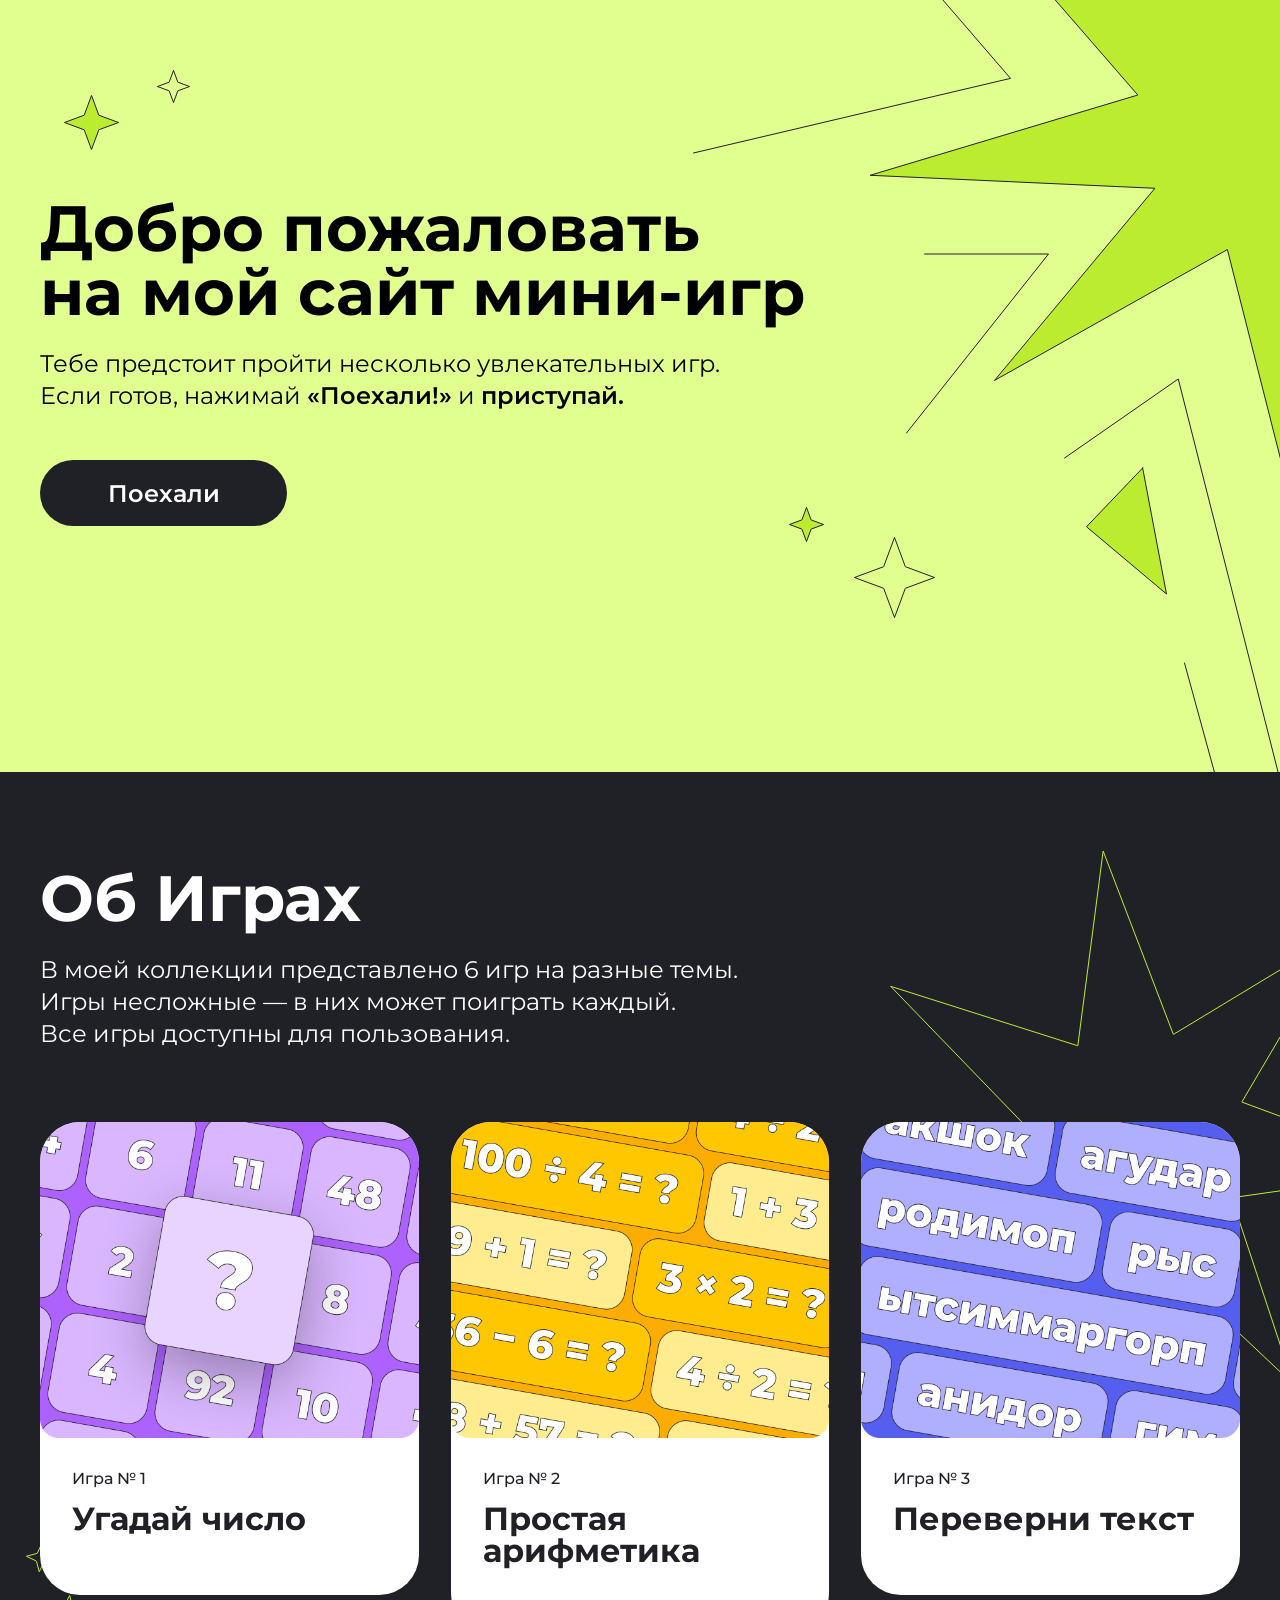
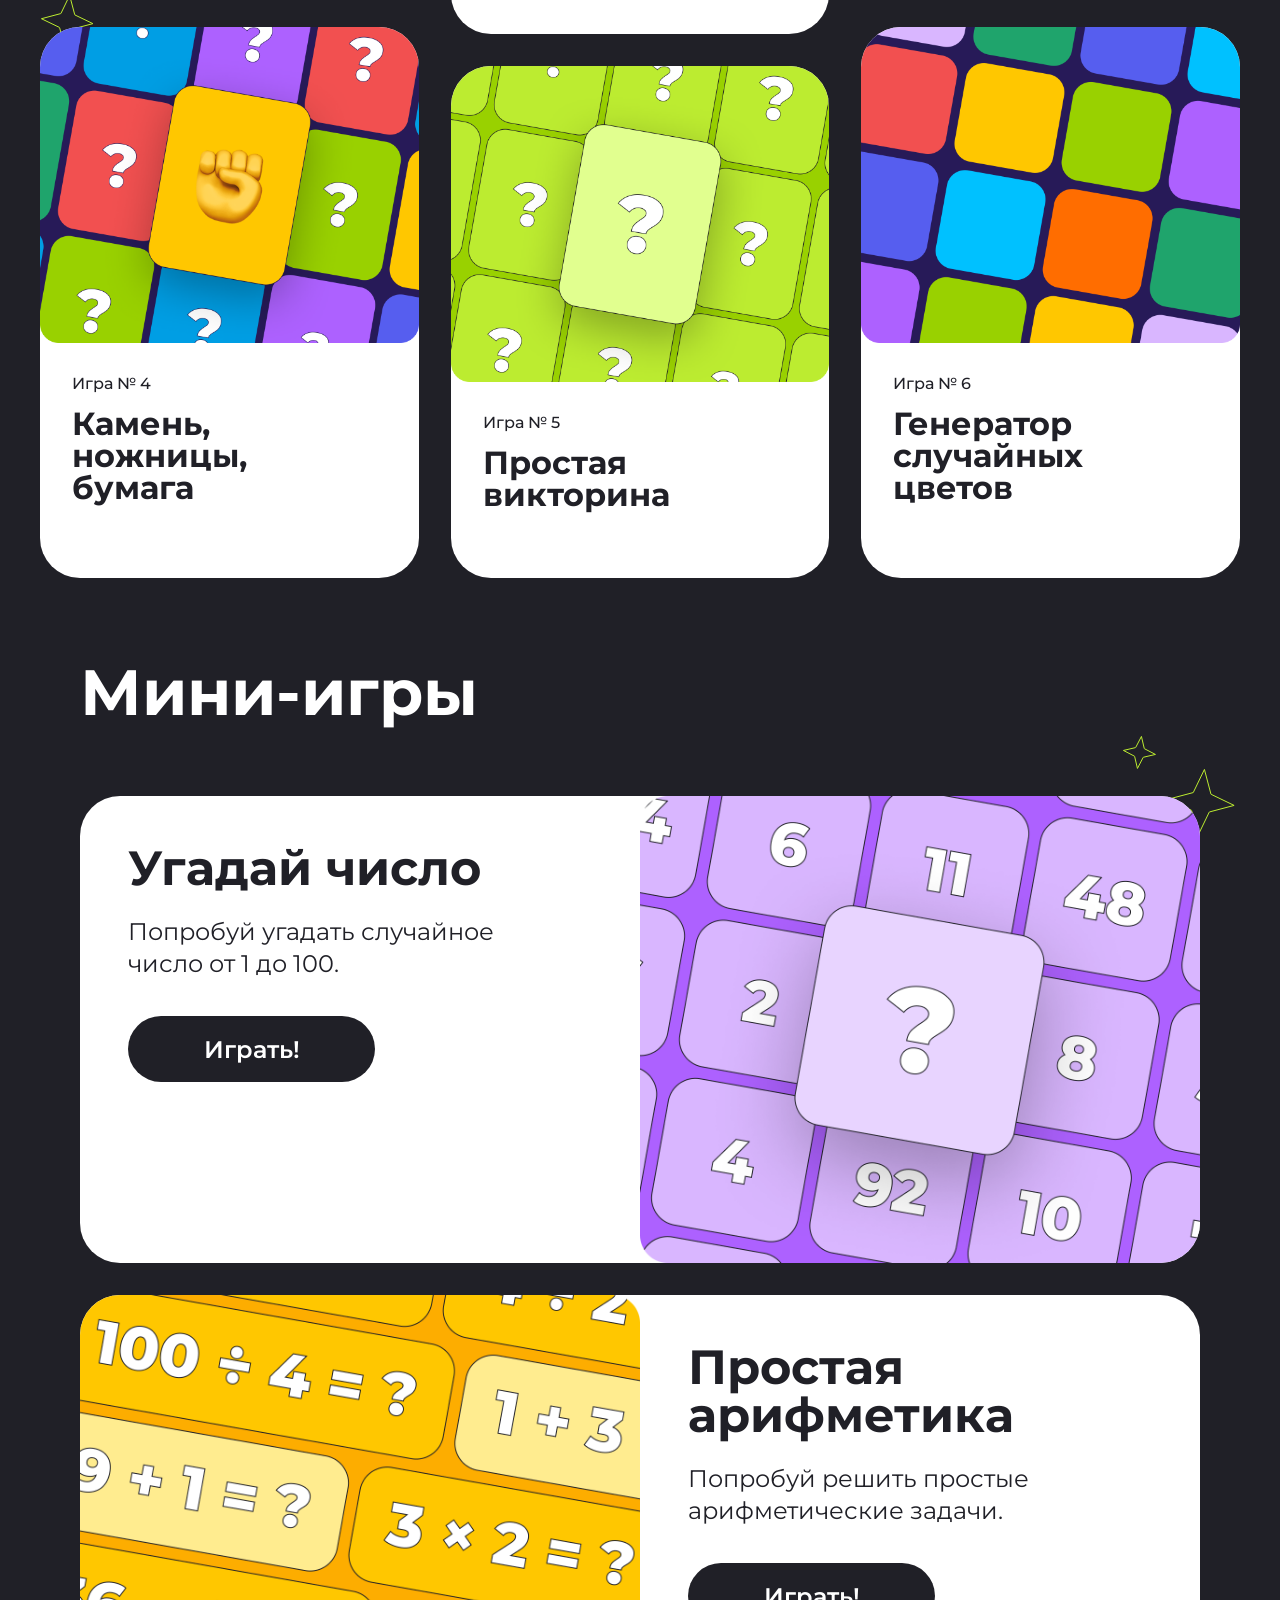
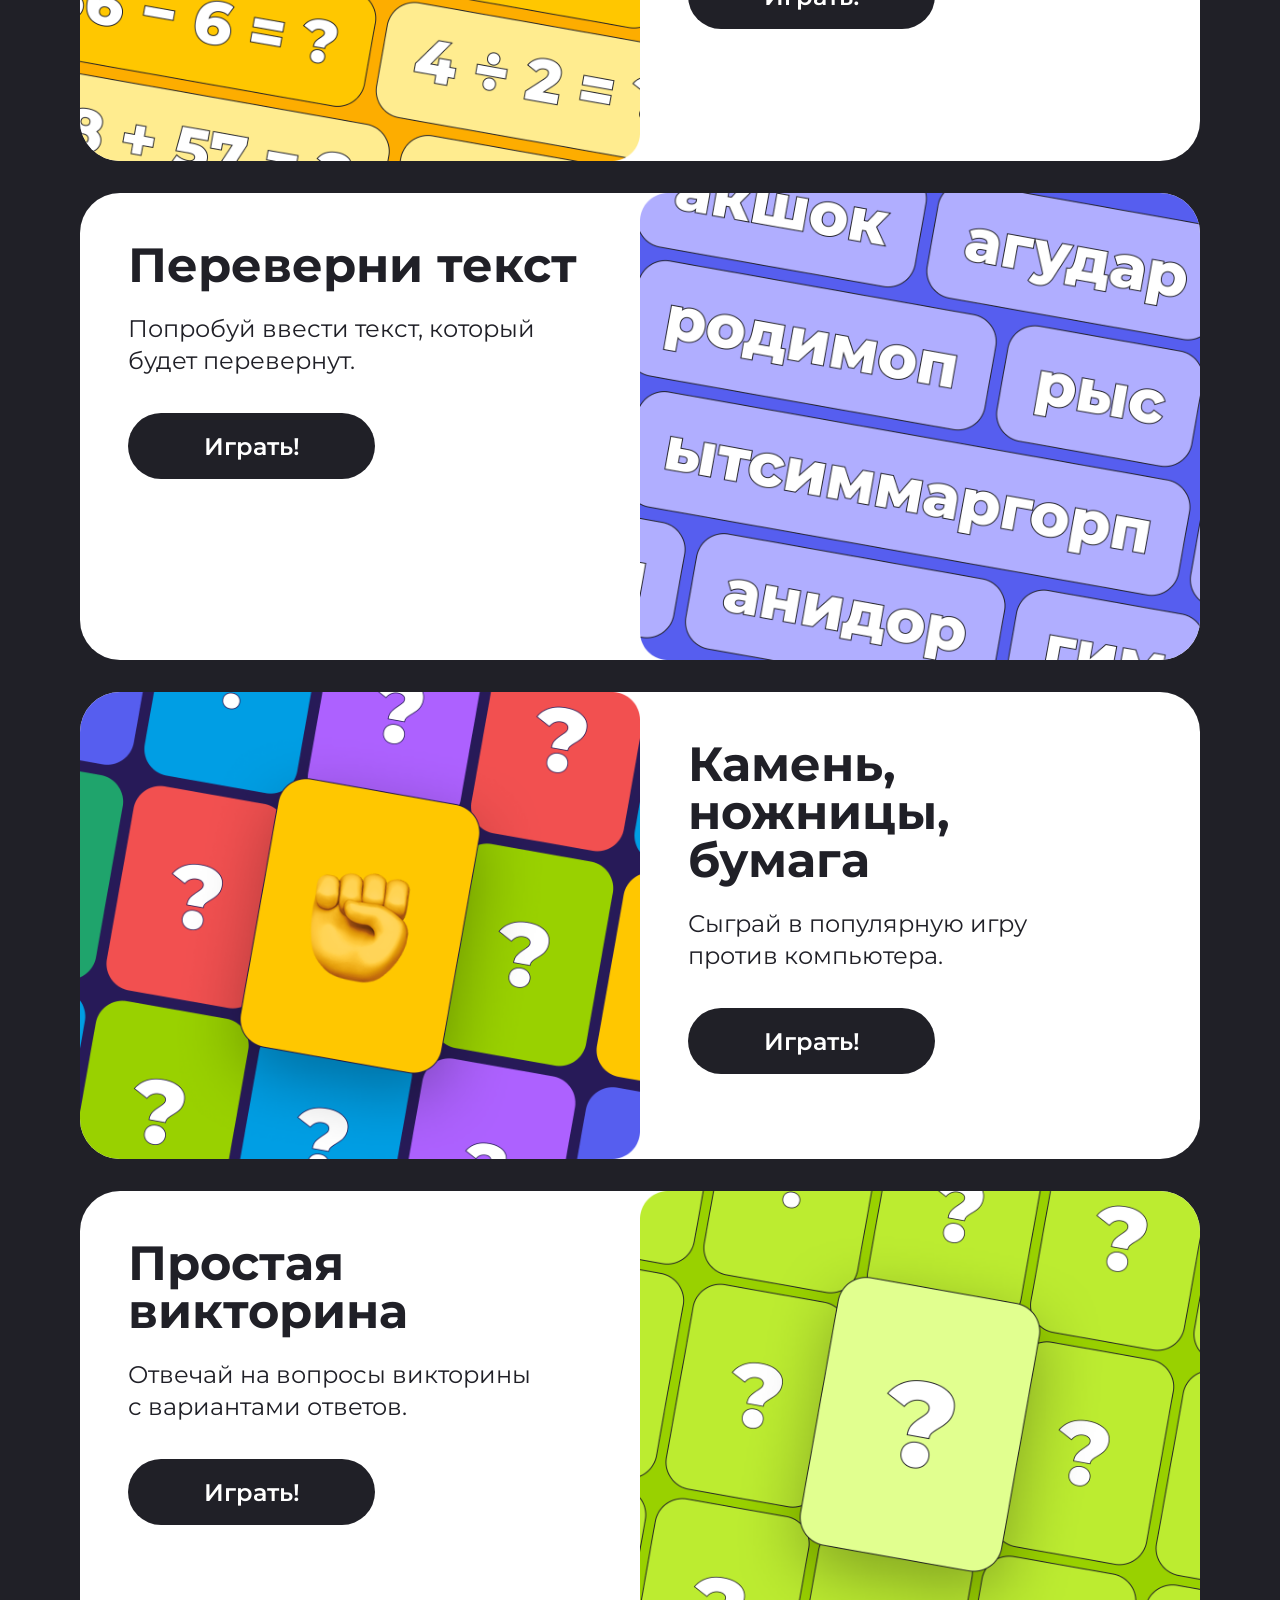
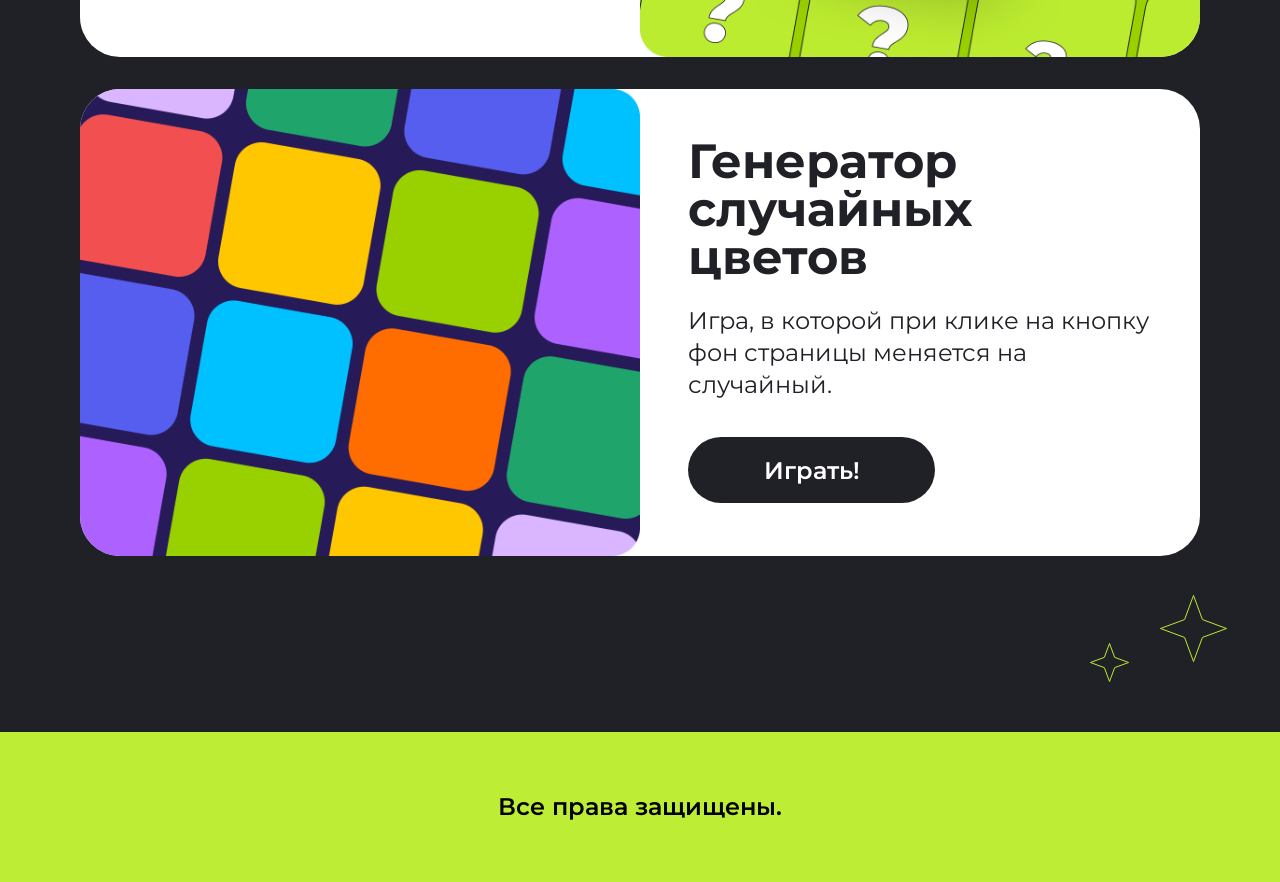
==== index.html @ 3c8d6454 "guess" ====
<!DOCTYPE html>
<html lang="en">
<head>
    <meta charset="UTF-8">
    <meta name="viewport" content="width=device-width, initial-scale=1.0">
    <link rel="stylesheet" type="text/css" href="./style.css">
    <link rel="preconnect" href="https://fonts.googleapis.com">
    <link rel="preconnect" href="https://fonts.gstatic.com" crossorigin>
    <link href="https://fonts.googleapis.com/css2?family=Montserrat:ital,wght@0,100..900;1,100..900&display=swap" rel="stylesheet">
    <title>Mini-games</title>
</head>
<body>
    <div class="header center">
        <div class="header__star header__star1"><svg width="35" height="35" viewBox="0 0 35 35" fill="none" xmlns="http://www.w3.org/2000/svg"><path d="M21.7578 12.9473L21.8379 13.1621L22.0527 13.2422L33.5586 17.5L22.0527 21.7578L21.8379 21.8379L21.7578 22.0527L17.5 33.5586L13.2422 22.0527L13.1621 21.8379L12.9473 21.7578L1.44043 17.5L12.9473 13.2422L13.1621 13.1621L13.2422 12.9473L17.5 1.44043L21.7578 12.9473Z" stroke="#202027"/></svg></div>
        <div class="header__star header__star2"><svg width="57" height="57" viewBox="0 0 57 57" fill="none" xmlns="http://www.w3.org/2000/svg"><path d="M35.7285 20.9756L35.8086 21.1914L36.0244 21.2715L55.5586 28.5L36.0244 35.7285L35.8086 35.8086L35.7285 36.0244L28.5 55.5586L21.2715 36.0244L21.1914 35.8086L20.9756 35.7285L1.44043 28.5L20.9756 21.2715L21.1914 21.1914L21.2715 20.9756L28.5 1.44043L35.7285 20.9756Z" fill="#BCEC30" stroke="#202027"/></svg></div>
        <div class="header__star header__star3"><svg width="37" height="37" viewBox="0 0 37 37" fill="none" xmlns="http://www.w3.org/2000/svg"><path d="M23.0273 13.6768L23.1074 13.8926L23.3232 13.9727L35.5586 18.5L23.3232 23.0273L23.1074 23.1074L23.0273 23.3232L18.5 35.5586L13.9727 23.3232L13.8926 23.1074L13.6768 23.0273L1.44043 18.5L13.6768 13.9727L13.8926 13.8926L13.9727 13.6768L18.5 1.44043L23.0273 13.6768Z" fill="#BCEC30" stroke="#202027"/></svg></div>
        <div class="header__star header__star4"><svg width="83" height="83" viewBox="0 0 83 83" fill="none" xmlns="http://www.w3.org/2000/svg"><path d="M52.2402 30.4648L52.3193 30.6807L52.5352 30.7598L81.5586 41.5L52.5352 52.2402L52.3193 52.3193L52.2402 52.5352L41.5 81.5586L30.7598 52.5352L30.6807 52.3193L30.4648 52.2402L1.44043 41.5L30.4648 30.7598L30.6807 30.6807L30.7598 30.4648L41.5 1.44043L52.2402 30.4648Z" stroke="#202027"/></svg></div>
        <div class="header__star header__bigstar"><svg width="587" height="798" viewBox="0 0 587 798" fill="none" xmlns="http://www.w3.org/2000/svg"><path d="M241.293 -10L317.5 78.3799L0.5 153" stroke="#202027" stroke-linecap="round"/><path d="M708.182 48.4061C717.611 51.031 980.016 161.965 980.016 161.965L701.611 191.848L877.494 417.66L629.536 263.412L604.272 524.856L534.384 249.531L301.438 380.493L461.905 188.266L177.13 175.289L444.803 95.0267L245.904 -134.041L525.536 -2.49639L589.531 -256.31L618.268 -1.9517L872.98 -177.398L708.182 48.4061Z" fill="#BCEC30" stroke="#202027" stroke-miterlimit="10" stroke-linecap="round"/><path d="M231.582 254H355.5L213.5 433" stroke="#202027" stroke-linecap="round"/><path d="M371.5 458.046L485.26 379L591.382 797" stroke="#202027" stroke-linecap="round"/><path d="M449.659 468L393.5 526.765L473.5 594L449.659 468Z" fill="#BCEC30" stroke="#202027" stroke-linecap="round"/><path d="M491.5 663L525.5 787" stroke="#202027" stroke-linecap="round"/></svg></div>  
        <div class="header__star header__star1Mob"><svg width="21" height="21" viewBox="0 0 21 21" fill="none" xmlns="http://www.w3.org/2000/svg"><path d="M12.8672 7.83789L12.9473 8.05273L13.1621 8.13281L19.5586 10.5L13.1621 12.8672L12.9473 12.9473L12.8672 13.1621L10.5 19.5586L8.13281 13.1621L8.05273 12.9473L7.83789 12.8672L1.44043 10.5L7.83789 8.13281L8.05273 8.05273L8.13281 7.83789L10.5 1.44043L12.8672 7.83789Z" stroke="#202027"/></svg></div>
        <div class="header__star header__star2Mob"><svg width="35" height="35" viewBox="0 0 35 35" fill="none" xmlns="http://www.w3.org/2000/svg"><path d="M21.7578 12.9473L21.8379 13.1621L22.0527 13.2422L33.5586 17.5L22.0527 21.7578L21.8379 21.8379L21.7578 22.0527L17.5 33.5586L13.2422 22.0527L13.1621 21.8379L12.9473 21.7578L1.44043 17.5L12.9473 13.2422L13.1621 13.1621L13.2422 12.9473L17.5 1.44043L21.7578 12.9473Z" fill="#BCEC30" stroke="#202027"/></svg></div>
        <div class="header__star header__star3Mob"><svg width="18" height="18" viewBox="0 0 18 18" fill="none" xmlns="http://www.w3.org/2000/svg"><path d="M10.9619 6.74316L11.042 6.95801L11.2568 7.03809L16.5586 9L11.2568 10.9619L11.042 11.042L10.9619 11.2568L9 16.5586L7.03809 11.2568L6.95801 11.042L6.74316 10.9619L1.44043 9L6.74316 7.03809L6.95801 6.95801L7.03809 6.74316L9 1.44043L10.9619 6.74316Z" fill="#BCEC30" stroke="#202027"/></svg></div>
        <div class="header__star header__star4Mob"><svg width="39" height="41" viewBox="0 0 39 41" fill="none" xmlns="http://www.w3.org/2000/svg"><path d="M24.2949 15.1289L24.3711 15.3457L24.5859 15.4287L37.6201 20.5L24.5859 25.5713L24.3711 25.6543L24.2949 25.8711L19.5 39.4932L14.7051 25.8711L14.6289 25.6543L14.4141 25.5713L1.37891 20.5L14.4141 15.4287L14.6289 15.3457L14.7051 15.1289L19.5 1.50586L24.2949 15.1289Z" stroke="#202027"/></svg></div>
        <div class="header__star header__bigstarMob"><svg width="160" height="155" viewBox="0 0 160 155" fill="none" xmlns="http://www.w3.org/2000/svg"><path d="M163.245 10.1084C166.091 10.8901 245.303 43.9262 245.303 43.9262L161.261 52.8255L214.355 120.072L139.504 74.1374L131.878 151.995L110.781 70.0034L40.4614 109.004L88.9017 51.7588L2.93664 47.8942L83.7388 23.992L23.6975 -44.2244L108.11 -5.0504L127.428 -80.6361L136.103 -4.88818L212.993 -57.1361L163.245 10.1084Z" fill="#BCEC30" stroke="#202027" stroke-miterlimit="10" stroke-linecap="round"/></svg></div>
        <div class="header__title">Добро пожаловать<br>на мой сайт мини-игр</div>
        <div class="header__description">Тебе предстоит пройти несколько увлекательных игр.<br>Если готов, нажимай <span>«Поехали!»</span> и <span>приступай.</span></div>
        <div class="header__btn">
            <button class="header__btn--go">
                <a href="#about-games-place" class="header__btn-link">Поехали</a>
            </button>
        </div>
    </div>
    <div class="page-wrapper"> 
        <div class="page-wrapper__bigstar"><svg width="458" height="567" viewBox="0 0 458 567" fill="none" xmlns="http://www.w3.org/2000/svg"><path d="M311.161 184.877L311.375 185.435L311.886 185.126L479.433 83.8167L380.124 252.557L379.822 253.073L380.382 253.28L564.052 321.108L370.208 348.674L369.616 348.758L369.804 349.326L431.289 535.215L288.879 400.849L288.444 400.439L288.117 400.94L181.119 564.91L197.378 369.793L197.429 369.197L196.833 369.254L1.92162 387.833L164.61 278.892L165.107 278.56L164.691 278.129L28.6394 137.326L215.247 196.597L215.817 196.778L215.894 196.186L241.151 2.02592L311.161 184.877Z" stroke="#BCEC30"/></svg></div>
        <div class="page-wrapper__star1"><svg width="32" height="32" viewBox="0 0 32 32" fill="none" xmlns="http://www.w3.org/2000/svg"><path d="M19.7299 11.9161L19.7892 12.1375L19.9965 12.2377L29.7633 16.9489L19.282 19.7301L19.0596 19.7894L18.9593 19.9966L14.2472 29.7633L11.467 19.2821L11.4077 19.0597L11.2015 18.9596L1.43379 14.2474L11.9159 11.4672L12.1374 11.4079L12.2375 11.2016L16.9487 1.43382L19.7299 11.9161Z" stroke="#BCEC30"/></svg></div>
        <div class="page-wrapper__star2"><svg width="55" height="55" viewBox="0 0 55 55" fill="none" xmlns="http://www.w3.org/2000/svg"><path d="M34.7319 20.6643L34.7912 20.8867L34.9985 20.986L52.916 29.6302L33.6877 34.7322L33.4652 34.7914L33.365 34.9987L24.7208 52.9162L19.6188 33.6878L19.5605 33.4655L19.3533 33.3653L1.43475 24.7209L20.6641 19.619L20.8865 19.5608L20.9857 19.3534L29.63 1.43493L34.7319 20.6643Z" stroke="#BCEC30"/></svg></div>
        <div class="page-wrapper__star3"><svg width="35" height="35" viewBox="0 0 35 35" fill="none" xmlns="http://www.w3.org/2000/svg"><path d="M22.2469 13.4283L22.2998 13.6524L22.5041 13.7585L33.446 19.4276L21.4491 22.2469L21.2251 22.2997L21.119 22.504L15.4488 33.4458L12.6306 21.449L12.5777 21.225L12.3734 21.1189L1.43062 15.4486L13.4284 12.6305L13.6524 12.5776L13.7585 12.3734L19.4278 1.43043L22.2469 13.4283Z" stroke="#BCEC30"/></svg></div>
        <div class="page-wrapper__star4"><svg width="69" height="69" viewBox="0 0 69 69" fill="none" xmlns="http://www.w3.org/2000/svg"><path d="M43.9327 26.0287L43.991 26.251L44.1982 26.3512L67.1165 37.4068L42.5217 43.9326L42.2993 43.9909L42.2001 44.1982L31.1435 67.1164L24.6187 42.5216L24.5595 42.2992L24.3522 42.2L1.434 31.1434L26.0287 24.6186L26.2512 24.5593L26.3514 24.3521L37.407 1.43385L43.9327 26.0287Z" stroke="#BCEC30"/></svg></div>
        <div class="page-wrapper__star5"><svg width="69" height="69" viewBox="0 0 69 69" fill="none" xmlns="http://www.w3.org/2000/svg"><path d="M43.3496 25.3555L43.4287 25.5713L43.6445 25.6504L67.5586 34.5L43.6445 43.3496L43.4287 43.4287L43.3496 43.6445L34.5 67.5586L25.6504 43.6445L25.5713 43.4287L25.3555 43.3496L1.44043 34.5L25.3555 25.6504L25.5713 25.5713L25.6504 25.3555L34.5 1.44043L43.3496 25.3555Z" stroke="#BCEC30"/></svg></div>
        <div class="page-wrapper__star6"><svg width="41" height="41" viewBox="0 0 41 41" fill="none" xmlns="http://www.w3.org/2000/svg"><path d="M25.5684 15.1367L25.6475 15.3525L25.8633 15.4316L39.5586 20.5L25.8633 25.5684L25.6475 25.6475L25.5684 25.8633L20.5 39.5586L15.4316 25.8633L15.3525 25.6475L15.1367 25.5684L1.44043 20.5L15.1367 15.4316L15.3525 15.3525L15.4316 15.1367L20.5 1.44043L25.5684 15.1367Z" stroke="#BCEC30"/></svg></div>
        <div class="about-games" id="about-games-place">
            <div class="about-games__title">Об Играх</div>
            <div class="about-games__description">В моей коллекции представлено 6 игр на разные темы.<br>Игры несложные — в них может поиграть каждый.<br>Все игры доступны для пользования.</div>
            <div class="about-games__table">
                <a href="#game1" class="about-games__game-card">
                    <img src="img/GuessNumber.png" alt="GuessNumber" class="about-games__images" loading="lazy">
                    <div class="about-games__game-number">Игра № 1</div>
                    <div class="about-games__game-title">Угадай число</div>
                </a>
                <a href="#game4" class="about-games__game-card">
                    <img src="img/RockPaper.png" alt="RockPaper" class="about-games__images" loading="lazy">
                    <div class="about-games__game-number">Игра № 4</div>
                    <div class="about-games__game-title">Камень,<br>ножницы,<br>бумага</div>
                </a>
                <a href="#game2" class="about-games__game-card">
                    <img src="img/SimpleArithmetic.png" alt="SimpleArithmetic" class="about-games__images" loading="lazy">
                    <div class="about-games__game-number">Игра № 2</div>
                    <div class="about-games__game-title">Простая<br>арифметика</div>
                </a>
                <a href="#game5" class="about-games__game-card">
                    <img src="img/SimpleQuiz.png" alt="SimpleQuiz" class="about-games__images" loading="lazy">
                    <div class="about-games__game-number">Игра № 5</div>
                    <div class="about-games__game-title">Простая<br>викторина</div>
                </a>
                <a href="#game3" class="about-games__game-card">
                    <img src="img/TurnText.png" alt="TurnText" class="about-games__images" loading="lazy">
                    <div class="about-games__game-number">Игра № 3</div>
                    <div class="about-games__game-title">Переверни текст</div>
                </a>               
                <a href="#game6" class="about-games__game-card">
                    <img src="img/ColorGenerator.png" alt="ColorGenerator" class="about-games__images" loading="lazy">
                    <div class="about-games__game-number">Игра № 6</div>
                    <div class="about-games__game-title">Генератор<br>случайных<br>цветов</div>
                </a>
            </div>
        </div>
        <div class="mini-games center">
            <div class="mini-games__title">Мини-игры</div>
            <div class="mini-games__table">
                <div class="mini-games__game-card mini-games__game-right" id="game1">
                    <div class="mini-games__content">
                        <div class="mini-games__game-title">Угадай число</div>
                        <div class="mini-games__game-description">Попробуй угадать случайное<br>число от 1 до 100.</div>
                        <button class="mini-games__btn--go" onclick="GuessNumberStart()">
                            <a href="#" class="mini-games__btn-link">Играть!</a>
                        </button>
                    </div>
                    <img src="img/GuessNumber.png" alt="GuessNumber" class="mini-games__images" loading="lazy">
                </div>
                <div class="mini-games__game-card mini-games__game-left"  id="game2">
                    <img src="img/SimpleArithmetic.png" alt="SimpleArithmetic" class="mini-games__images" loading="lazy">
                    <div class="mini-games__content">
                        <div class="mini-games__game-title">Простая<br>арифметика</div>
                        <div class="mini-games__game-description">Попробуй решить простые<br>арифметические задачи.</div>
                        <button class="mini-games__btn--go">
                            <a href="#" class="mini-games__btn-link">Играть!</a>
                        </button>
                    </div>
                </div>
                <div class="mini-games__game-card mini-games__game-right"  id="game3">
                    <div class="mini-games__content">
                        <div class="mini-games__game-title">Переверни текст</div>
                        <div class="mini-games__game-description">Попробуй ввести текст, который<br>будет перевернут.</div>
                        <button class="mini-games__btn--go">
                            <a href="#" class="mini-games__btn-link">Играть!</a>
                        </button>
                    </div>
                    <img src="img/TurnText.png" alt="TurnText" class="mini-games__images" loading="lazy">
                </div>
                <div class="mini-games__game-card mini-games__game-left" id="game4">
                    <img src="img/RockPaper.png" alt="RockPaper" class="mini-games__images" loading="lazy">
                    <div class="mini-games__content">
                        <div class="mini-games__game-title">Камень,<br>ножницы,<br>бумага</div>
                        <div class="mini-games__game-description">Сыграй в популярную игру<br>против компьютера.</div>
                        <button class="mini-games__btn--go">
                            <a href="#" class="mini-games__btn-link">Играть!</a>
                        </button>
                    </div>
                </div>
                <div class="mini-games__game-card mini-games__game-right" id="game5">
                    <div class="mini-games__content">
                        <div class="mini-games__game-title">Простая<br>викторина</div>
                        <div class="mini-games__game-description">Отвечай на вопросы викторины<br>с вариантами ответов.</div>
                        <button class="mini-games__btn--go">
                            <a href="#" class="mini-games__btn-link">Играть!</a>
                        </button>
                    </div>
                    <img src="img/SimpleQuiz.png" alt="SimpleQuiz" class="mini-games__images" loading="lazy">
                </div>
                <div class="mini-games__game-card mini-games__game-left" id="game6">
                    <img src="img/ColorGenerator.png" alt="ColorGenerator" class="mini-games__images" loading="lazy">
                    <div class="mini-games__content">
                        <div class="mini-games__game-title">Генератор<br>случайных<br>цветов</div>
                        <div class="mini-games__game-description">Игра, в которой при клике на кнопку<br>фон страницы меняется на случайный.</div>                
                        <button class="mini-games__btn--go">
                            <a href="#" class="mini-games__btn-link">Играть!</a>
                        </button>
                    </div>
                </div>
            </div>
        </div>
    </div>
    <footer class="footer">
        <div class="footer__rights">Все права защищены.</div>
    </footer>
    <script src="./js/GuessNumber.js"></script>
</body>
</html>
---- style.css ----
* {
  margin: 0;
  padding: 0;
  box-sizing: border-box;
}

html {
  scroll-behavior: smooth;
}

body {
  font-family: Montserrat, sans-serif;
}

.center {
  padding-left: calc(50% - 600px);
  padding-right: calc(50% - 600px);
}

@media (max-width: 1024px) {
  .center {
    padding-left: 40px;
    padding-right: 40px;
  }
}
@media (max-width: 768px) {
  .center {
    padding-left: 16px;
    padding-right: 16px;
  }
}
@media (hover: none) and (pointer: coarse) {
  .header__btn--go:hover,
  .header__btn-link:hover,
  .mini-games__btn--go:hover,
  .mini-games__btn-link:hover {
    background-color: #202027;
    color: #ffffff;
  }
}
span {
  font-weight: 600;
  font-size: 24px;
  line-height: 32px;
}

@media (max-width: 768px) {
  span {
    font-size: 18px;
    line-height: 24px;
  }
}
.header {
  position: relative;
  background-color: #E1FF8F;
  overflow: hidden;
}
.header__title {
  position: relative;
  z-index: 2;
  padding: 196px 0 24px;
  font-weight: 700;
  font-size: 64px;
  line-height: 100%;
}
.header__description {
  position: relative;
  z-index: 2;
  font-weight: 400;
  font-size: 24px;
  line-height: 32px;
  padding-bottom: 48px;
}
.header__btn {
  position: relative;
  z-index: 2;
  padding-bottom: 246px;
}
.header__btn--go {
  min-width: 247px;
  min-height: 66px;
  max-height: 66px;
  border: 1px solid transparent;
  border-radius: 60px;
  padding: 0;
  background-color: #202027;
  cursor: pointer;
  appearance: none;
  -webkit-appearance: none;
  -moz-appearance: none;
}
.header__btn--go:hover {
  background-color: #fff;
  border-color: #202027;
  color: #202027;
}
.header__btn-link {
  text-decoration: none;
  color: #ffffff;
  display: flex;
  align-items: center;
  justify-content: center;
  width: 100%;
  height: 100%;
  padding: 16px 28px;
  border-radius: 60px;
  font-family: Montserrat;
  font-weight: 600;
  font-size: 24px;
  line-height: 142%;
  text-align: center;
}
.header__btn-link:link, .header__btn-link:visited, .header__btn-link:active, .header__btn-link:focus {
  text-decoration: none;
  color: #ffffff;
}
.header__btn-link:hover {
  color: #202027;
}
.header__star {
  z-index: 1;
}
.header__star1 {
  position: absolute;
  top: 69px;
  left: 156px;
}
.header__star2 {
  position: absolute;
  top: 94px;
  left: 63px;
}
.header__star3 {
  position: absolute;
  bottom: 225px;
  right: 455px;
}
.header__star4 {
  position: absolute;
  bottom: 149px;
  right: 344px;
}
.header__bigstar {
  position: absolute;
  top: 0;
  right: 0;
}
.header__star1Mob, .header__star2Mob, .header__star3Mob, .header__star4Mob, .header__bigstarMob {
  display: none;
}
@media (max-width: 1024px) {
  .header__title {
    font-size: 48px;
    padding: 120px 0 20px;
  }
  .header__description {
    font-size: 20px;
    line-height: 28px;
    padding-bottom: 40px;
  }
  .header__btn {
    padding-bottom: 120px;
  }
}
@media (max-width: 768px) {
  .header__bigstar, .header__star1, .header__star2, .header__star3, .header__star4 {
    display: none;
  }
  .header__star1Mob, .header__star2Mob, .header__star3Mob, .header__star4Mob, .header__bigstarMob {
    display: flex;
    position: absolute;
  }
  .header__star1Mob {
    top: 64px;
    left: 91px;
  }
  .header__star2Mob {
    top: 97px;
    left: 37px;
  }
  .header__star3Mob {
    bottom: 125px;
    right: 86px;
  }
  .header__star4Mob {
    bottom: 79px;
    right: 34px;
  }
  .header__bigstarMob {
    right: 0;
  }
  .header__title {
    font-size: 40px;
    padding: 147px 0 16px;
    text-align: center;
  }
  .header__description {
    font-size: 16px;
    margin-bottom: 36px;
    text-align: center;
  }
  .header__btn {
    padding-bottom: 182px;
    display: flex;
    justify-content: center;
  }
  .header__btn--go {
    min-width: 285px;
    min-height: 56px;
    max-height: 56px;
  }
  .header__btn-link {
    font-size: 18px;
    padding: 12px 24px;
  }
}

.page-wrapper {
  background-color: #202027;
  min-height: 100vh;
  position: relative;
  padding-bottom: 144px;
  z-index: 0;
}
.page-wrapper__bigstar {
  position: absolute;
  top: 77px;
  right: -40px;
  z-index: 1;
  pointer-events: none;
}
.page-wrapper__star1 {
  position: absolute;
  top: 770px;
  left: 25px;
  z-index: 1;
  pointer-events: none;
}
.page-wrapper__star2 {
  position: absolute;
  top: 822px;
  left: 40px;
  z-index: 1;
  pointer-events: none;
}
.page-wrapper__star3 {
  position: absolute;
  top: 1563px;
  right: 123px;
  z-index: 1;
  pointer-events: none;
}
.page-wrapper__star4 {
  position: absolute;
  top: 1596px;
  right: 44px;
  z-index: 1;
  pointer-events: none;
}
.page-wrapper__star5 {
  position: absolute;
  bottom: 65px;
  right: 52px;
  z-index: 1;
  pointer-events: none;
}
.page-wrapper__star6 {
  position: absolute;
  bottom: 45px;
  right: 150px;
  z-index: 1;
  pointer-events: none;
}
@media (max-width: 768px) {
  .page-wrapper {
    padding-bottom: 10px;
  }
  .page-wrapper__bigstar, .page-wrapper__star1, .page-wrapper__star2, .page-wrapper__star3, .page-wrapper__star4, .page-wrapper__star5, .page-wrapper__star6 {
    display: none;
  }
}

.about-games {
  max-width: 1200px;
  margin-left: auto;
  margin-right: auto;
  background-color: #202027;
  padding: 94px 0 50px;
  position: relative;
}
.about-games__images {
  width: 100%;
  height: auto;
  -o-object-fit: contain;
     object-fit: contain;
  border-radius: 40px 40px 0 0;
}
.about-games__title {
  font-weight: 700;
  font-size: 64px;
  line-height: 100%;
  color: #ffffff;
  margin-bottom: 24px;
}
.about-games__description {
  font-weight: 400;
  font-size: 24px;
  line-height: 32px;
  color: #ffffff;
  margin-bottom: 72px;
}
.about-games__table {
  -moz-column-count: 3;
       column-count: 3;
  -moz-column-gap: 32px;
       column-gap: 32px;
}
.about-games__game-card {
  display: flex;
  flex-direction: column;
  justify-content: center;
  background-color: #ffffff;
  border-radius: 40px;
  margin: 0 0 32px;
  -moz-column-break-inside: avoid;
       break-inside: avoid;
  width: 100%;
  height: auto;
  max-height: none;
  text-decoration: none;
  transition: transform 0.3s ease;
  position: relative;
  z-index: 2;
}
.about-games__game-card:hover {
  transform: scale(1.05);
}
.about-games__game-card:nth-child(1) {
  min-height: 473px;
}
.about-games__game-card:nth-child(2) {
  min-height: 551px;
}
.about-games__game-card:nth-child(3) {
  min-height: 512px;
}
.about-games__game-card:nth-child(4) {
  min-height: 512px;
}
.about-games__game-card:nth-child(5) {
  min-height: 473px;
}
.about-games__game-card:nth-child(6) {
  min-height: 551px;
}
.about-games__game-number {
  color: #202027;
  font-weight: 500;
  font-size: 16px;
  line-height: 110%;
  margin: 32px 0 16px 32px;
}
.about-games__game-title {
  color: #202027;
  font-weight: 700;
  font-size: 32px;
  line-height: 100%;
  letter-spacing: 0px;
  margin: 0 0 36px 32px;
  flex: 1;
}
.about-games__btn {
  display: none;
}
@media (max-width: 1024px) {
  .about-games {
    padding: 60px 40px 40px;
  }
  .about-games__title {
    font-size: 48px;
    margin-bottom: 20px;
  }
  .about-games__description {
    font-size: 20px;
    line-height: 28px;
    margin-bottom: 48px;
  }
  .about-games__table {
    -moz-column-count: 2;
         column-count: 2;
    -moz-column-gap: 24px;
         column-gap: 24px;
  }
  .about-games__game-card {
    margin: 0 0 24px;
    border-radius: 32px;
  }
  .about-games__game-card:nth-child(1), .about-games__game-card:nth-child(2), .about-games__game-card:nth-child(3), .about-games__game-card:nth-child(4), .about-games__game-card:nth-child(5), .about-games__game-card:nth-child(6) {
    min-height: auto;
  }
  .about-games__game-number {
    margin: 24px 0 12px 24px;
  }
  .about-games__game-title {
    font-size: 28px;
    margin: 0 0 24px 24px;
  }
  .about-games__images {
    border-radius: 32px 32px 0 0;
  }
}
@media (max-width: 768px) {
  .about-games {
    display: none;
  }
}

.mini-games {
  max-width: 1200px;
  margin-left: auto;
  margin-right: auto;
}
.mini-games__title {
  color: #ffffff;
  font-weight: 700;
  font-size: 64px;
  line-height: 100%;
  padding-bottom: 72px;
}
.mini-games__game-card {
  display: grid;
  grid-template-columns: 1fr 1fr;
  align-items: start;
  background-color: #fff;
  border-radius: 40px;
  overflow: hidden;
  margin-bottom: 32px;
  position: relative;
  z-index: 2;
}
.mini-games__game-left {
  grid-template-areas: "image content";
}
.mini-games__game-right {
  grid-template-areas: "content image";
}
.mini-games__images {
  grid-area: image;
  width: 100%;
  height: 100%;
  -o-object-fit: cover;
     object-fit: cover;
  display: block;
}
.mini-games__content {
  grid-area: content;
  padding: 48px;
  display: flex;
  flex-direction: column;
  justify-content: center;
}
.mini-games__game-title {
  font-weight: 700;
  font-size: 48px;
  line-height: 100%;
  margin-bottom: 24px;
  color: #202027;
}
.mini-games__game-description {
  font-weight: 400;
  font-size: 24px;
  line-height: 32px;
  color: #202027;
}
.mini-games__btn--go {
  margin-top: 36px;
  max-width: 247px;
  min-height: 66px;
  max-height: 66px;
  border: 1px solid transparent;
  border-radius: 60px;
  padding: 0;
  background-color: #202027;
  cursor: pointer;
  appearance: none;
  -webkit-appearance: none;
  -moz-appearance: none;
}
@media (min-width: 769px) {
  .mini-games__btn--go:hover {
    background-color: #fff;
    border-color: #202027;
    color: #202027;
  }
}
.mini-games__btn-link {
  text-decoration: none;
  color: #ffffff;
  display: flex;
  align-items: center;
  justify-content: center;
  width: 100%;
  height: 100%;
  padding: 16px 28px;
  border-radius: 60px;
  font-family: Montserrat;
  font-weight: 600;
  font-size: 24px;
  line-height: 142%;
  text-align: center;
}
.mini-games__btn-link:link, .mini-games__btn-link:visited, .mini-games__btn-link:active, .mini-games__btn-link:focus {
  text-decoration: none;
  color: #ffffff;
}
@media (min-width: 769px) {
  .mini-games__btn-link:hover {
    color: #202027;
  }
}
@media (max-width: 768px) {
  .mini-games__title {
    padding: 48px 0 48px;
  }
  .mini-games__game-card, .mini-games__game-left, .mini-games__game-right {
    grid-template-columns: 1fr;
    grid-template-areas: "image" "content";
    border-radius: 24px;
  }
  .mini-games__game-title {
    font-size: 32px;
    text-align: center;
    margin-bottom: 16px;
  }
  .mini-games__game-description {
    font-size: 16px;
    line-height: 100%;
    text-align: center;
  }
  .mini-games__content {
    padding: 48px 16px;
    align-items: center;
  }
  .mini-games__images {
    max-height: 300px;
    -o-object-fit: cover;
       object-fit: cover;
    background-color: #f5f5f5;
  }
  .mini-games__btn--go {
    margin-top: 32px;
    min-width: 285px;
  }
}

.footer {
  min-height: 150px;
  background-color: #BDED35;
  display: flex;
  align-items: center;
  justify-content: center;
}
.footer__rights {
  font-weight: 600;
  font-size: 24px;
  line-height: 100%;
  text-align: center;
}
@media (max-width: 768px) {
  .footer {
    font-size: 16px;
  }
}/*# sourceMappingURL=style.css.map */
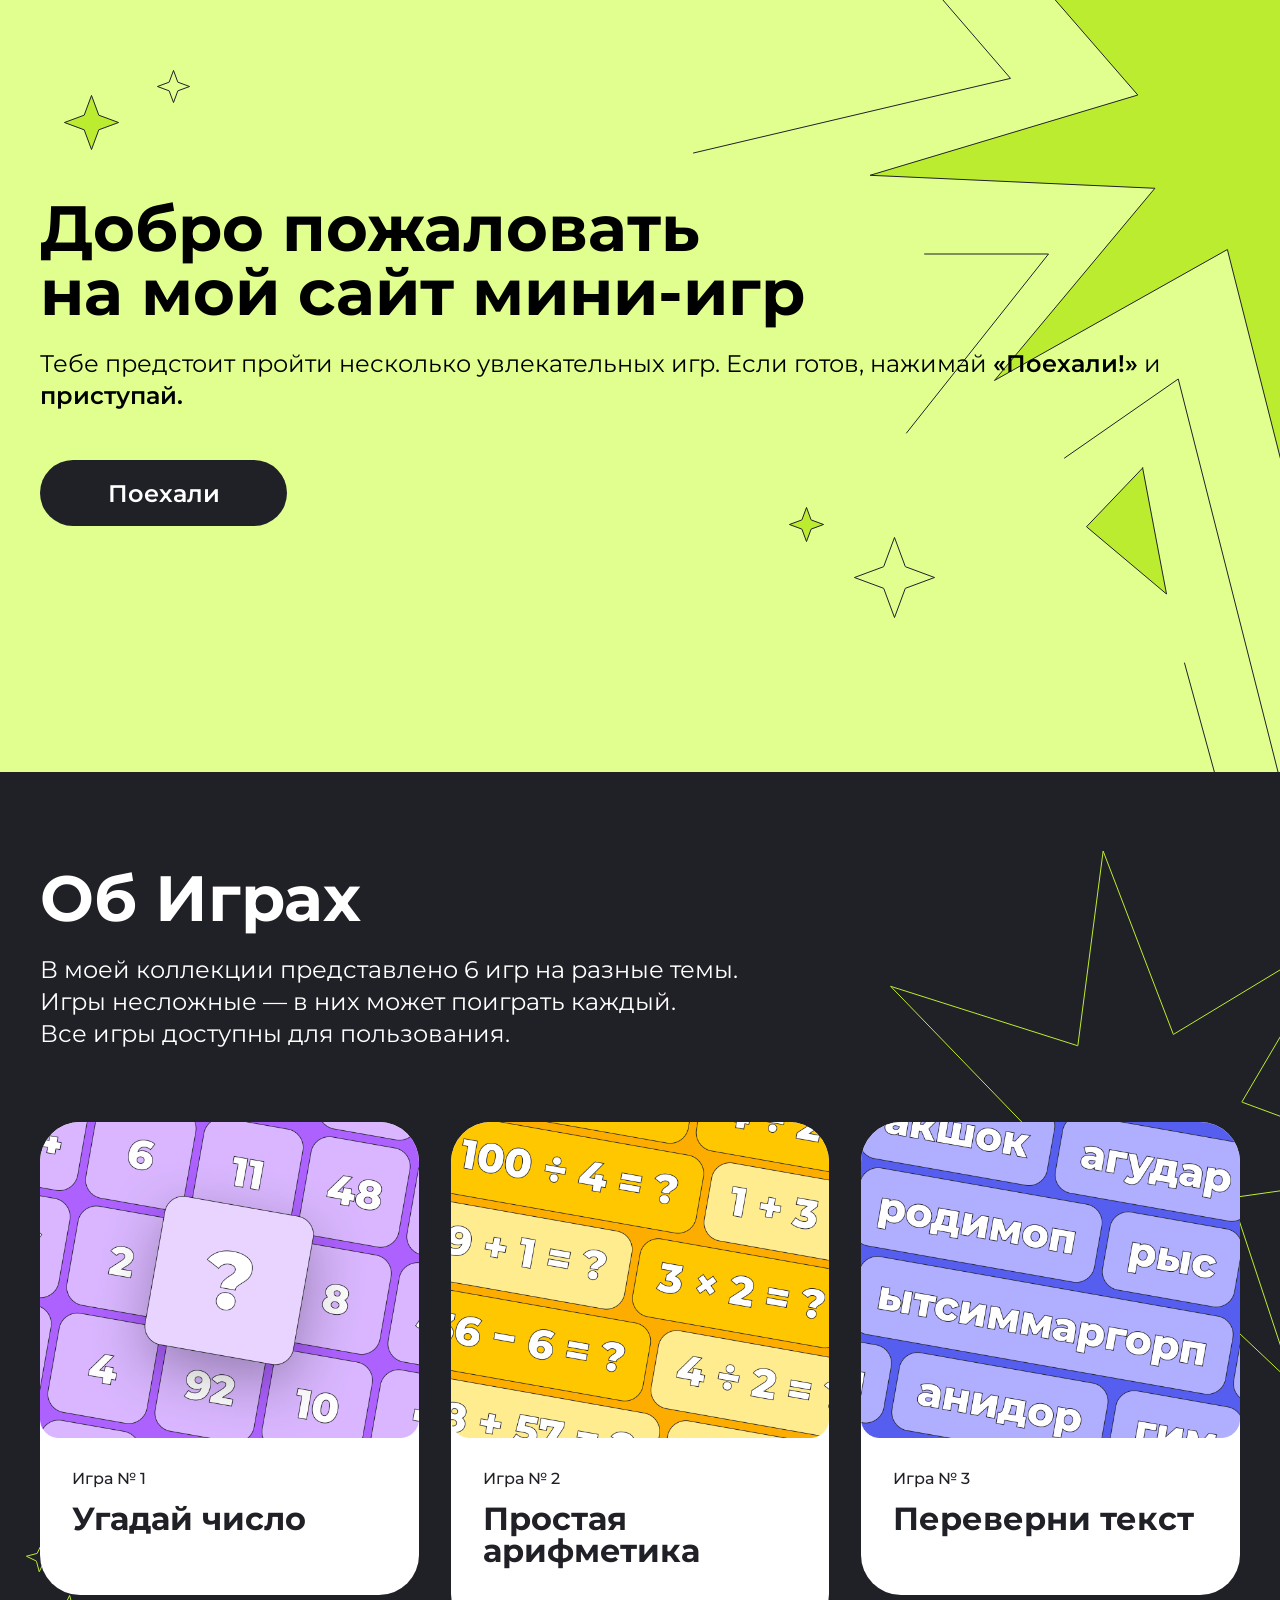
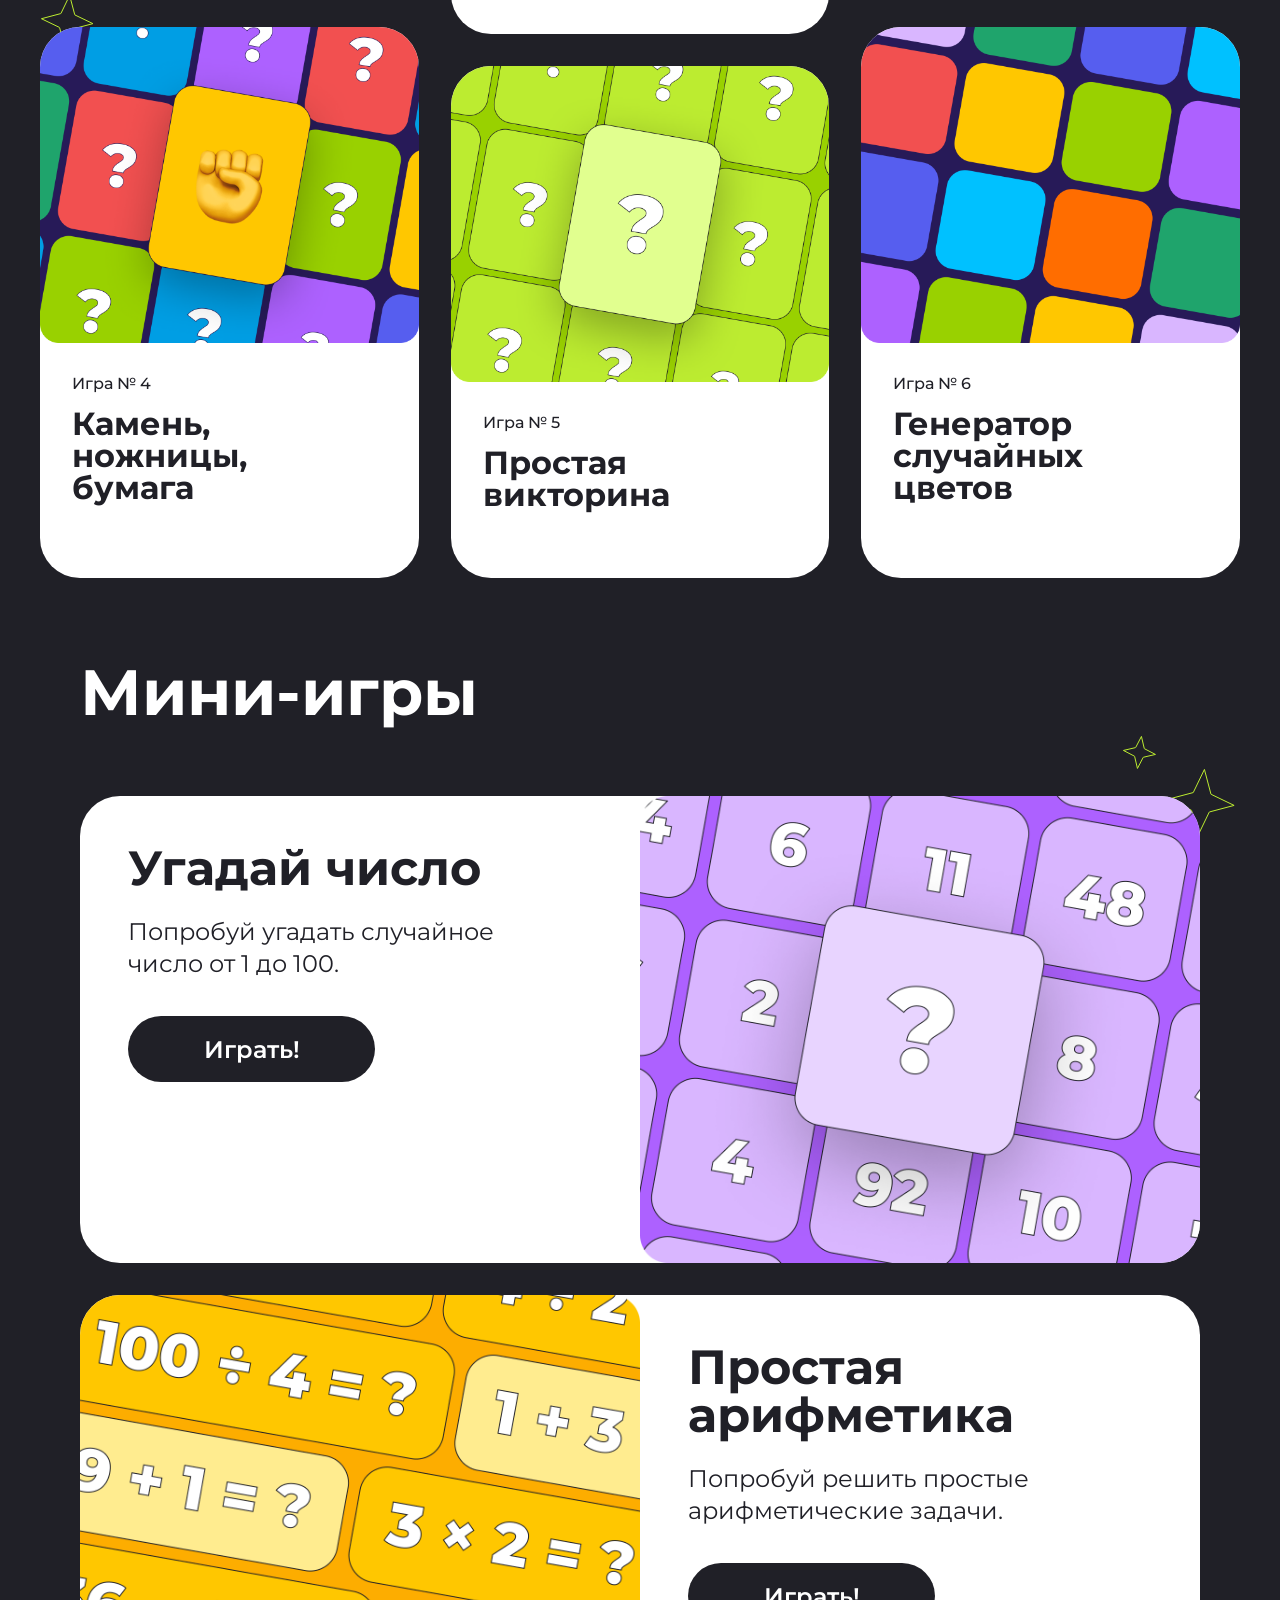
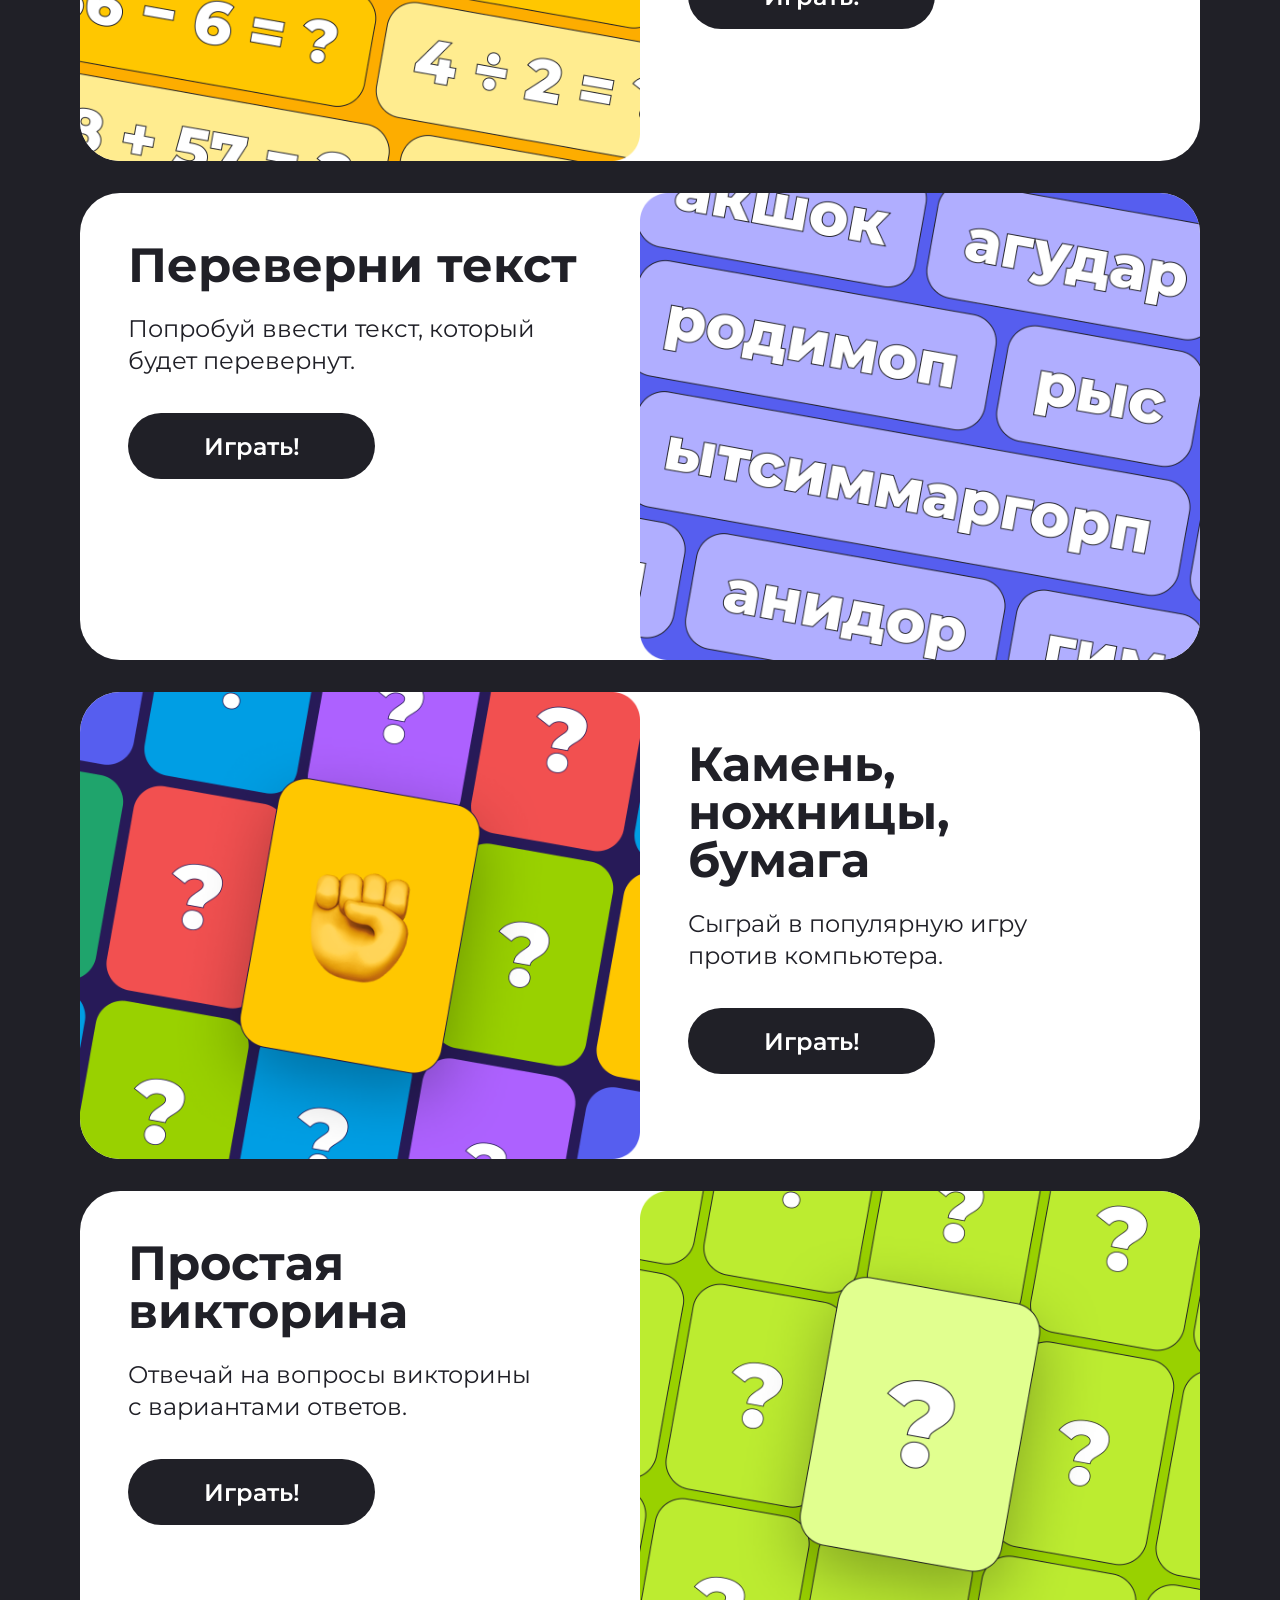
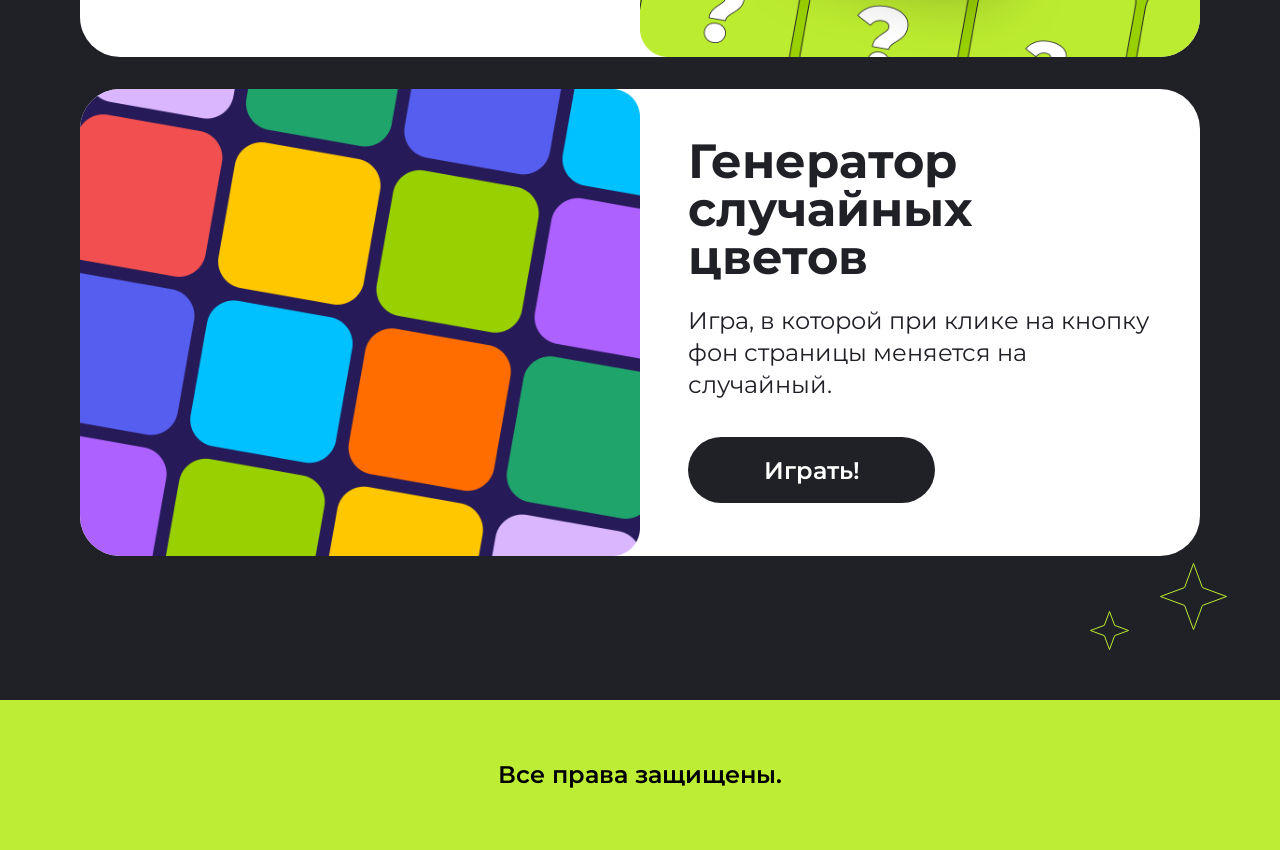
==== commit 8c479dff: "fixedMini" ====
--- a/index.html
+++ b/index.html
@@ -22,10 +22,10 @@
         <div class="header__star header__star4Mob"><svg width="39" height="41" viewBox="0 0 39 41" fill="none" xmlns="http://www.w3.org/2000/svg"><path d="M24.2949 15.1289L24.3711 15.3457L24.5859 15.4287L37.6201 20.5L24.5859 25.5713L24.3711 25.6543L24.2949 25.8711L19.5 39.4932L14.7051 25.8711L14.6289 25.6543L14.4141 25.5713L1.37891 20.5L14.4141 15.4287L14.6289 15.3457L14.7051 15.1289L19.5 1.50586L24.2949 15.1289Z" stroke="#202027"/></svg></div>
         <div class="header__star header__bigstarMob"><svg width="160" height="155" viewBox="0 0 160 155" fill="none" xmlns="http://www.w3.org/2000/svg"><path d="M163.245 10.1084C166.091 10.8901 245.303 43.9262 245.303 43.9262L161.261 52.8255L214.355 120.072L139.504 74.1374L131.878 151.995L110.781 70.0034L40.4614 109.004L88.9017 51.7588L2.93664 47.8942L83.7388 23.992L23.6975 -44.2244L108.11 -5.0504L127.428 -80.6361L136.103 -4.88818L212.993 -57.1361L163.245 10.1084Z" fill="#BCEC30" stroke="#202027" stroke-miterlimit="10" stroke-linecap="round"/></svg></div>
         <div class="header__title">Добро пожаловать<br>на мой сайт мини-игр</div>
-        <div class="header__description">Тебе предстоит пройти несколько увлекательных игр.<br>Если готов, нажимай <span>«Поехали!»</span> и <span>приступай.</span></div>
+        <div class="header__description">Тебе предстоит пройти несколько увлекательных игр. Если готов, нажимай <span>«Поехали!»</span> и <span>приступай.</span></div>
         <div class="header__btn">
-            <button class="header__btn--go">
-                <a href="#about-games-place" class="header__btn-link">Поехали</a>
+            <button class="header__btn--go" href="#about-games-place">
+                <span class="header__btn-link">Поехали</span>
             </button>
         </div>
     </div>
@@ -81,7 +81,7 @@
                         <div class="mini-games__game-title">Угадай число</div>
                         <div class="mini-games__game-description">Попробуй угадать случайное<br>число от 1 до 100.</div>
                         <button class="mini-games__btn--go" onclick="GuessNumberStart()">
-                            <a href="#" class="mini-games__btn-link">Играть!</a>
+                            <span class="mini-games__btn-link">Играть!</span>
                         </button>
                     </div>
                     <img src="img/GuessNumber.png" alt="GuessNumber" class="mini-games__images" loading="lazy">
@@ -92,7 +92,7 @@
                         <div class="mini-games__game-title">Простая<br>арифметика</div>
                         <div class="mini-games__game-description">Попробуй решить простые<br>арифметические задачи.</div>
                         <button class="mini-games__btn--go">
-                            <a href="#" class="mini-games__btn-link">Играть!</a>
+                            <span class="mini-games__btn-link">Играть!</span>
                         </button>
                     </div>
                 </div>
@@ -101,7 +101,7 @@
                         <div class="mini-games__game-title">Переверни текст</div>
                         <div class="mini-games__game-description">Попробуй ввести текст, который<br>будет перевернут.</div>
                         <button class="mini-games__btn--go">
-                            <a href="#" class="mini-games__btn-link">Играть!</a>
+                            <span class="mini-games__btn-link">Играть!</span>
                         </button>
                     </div>
                     <img src="img/TurnText.png" alt="TurnText" class="mini-games__images" loading="lazy">
@@ -112,7 +112,7 @@
                         <div class="mini-games__game-title">Камень,<br>ножницы,<br>бумага</div>
                         <div class="mini-games__game-description">Сыграй в популярную игру<br>против компьютера.</div>
                         <button class="mini-games__btn--go">
-                            <a href="#" class="mini-games__btn-link">Играть!</a>
+                            <span class="mini-games__btn-link">Играть!</span>
                         </button>
                     </div>
                 </div>
@@ -121,7 +121,7 @@
                         <div class="mini-games__game-title">Простая<br>викторина</div>
                         <div class="mini-games__game-description">Отвечай на вопросы викторины<br>с вариантами ответов.</div>
                         <button class="mini-games__btn--go">
-                            <a href="#" class="mini-games__btn-link">Играть!</a>
+                            <span class="mini-games__btn-link">Играть!</span>
                         </button>
                     </div>
                     <img src="img/SimpleQuiz.png" alt="SimpleQuiz" class="mini-games__images" loading="lazy">
@@ -132,7 +132,7 @@
                         <div class="mini-games__game-title">Генератор<br>случайных<br>цветов</div>
                         <div class="mini-games__game-description">Игра, в которой при клике на кнопку<br>фон страницы меняется на случайный.</div>                
                         <button class="mini-games__btn--go">
-                            <a href="#" class="mini-games__btn-link">Играть!</a>
+                            <span class="mini-games__btn-link">Играть!</span>
                         </button>
                     </div>
                 </div>
--- a/style.css
+++ b/style.css
@@ -210,7 +210,7 @@
     max-height: 56px;
   }
   .header__btn-link {
-    font-size: 18px;
+    font-size: 16px;
     padding: 12px 24px;
   }
 }
@@ -369,9 +369,6 @@
   margin: 0 0 36px 32px;
   flex: 1;
 }
-.about-games__btn {
-  display: none;
-}
 @media (max-width: 1024px) {
   .about-games {
     padding: 60px 40px 40px;
@@ -426,6 +423,10 @@
   font-size: 64px;
   line-height: 100%;
   padding-bottom: 72px;
+}
+.mini-games__table {
+  display: grid;
+  gap: 32px;
 }
 .mini-games__game-card {
   display: grid;
@@ -434,7 +435,6 @@
   background-color: #fff;
   border-radius: 40px;
   overflow: hidden;
-  margin-bottom: 32px;
   position: relative;
   z-index: 2;
 }
@@ -529,17 +529,14 @@
   }
   .mini-games__game-title {
     font-size: 32px;
-    text-align: center;
     margin-bottom: 16px;
   }
   .mini-games__game-description {
     font-size: 16px;
     line-height: 100%;
-    text-align: center;
   }
   .mini-games__content {
     padding: 48px 16px;
-    align-items: center;
   }
   .mini-games__images {
     max-height: 300px;
@@ -550,6 +547,9 @@
   .mini-games__btn--go {
     margin-top: 32px;
     min-width: 285px;
+  }
+  .mini-games__btn-link {
+    font-size: 16px;
   }
 }
 
@@ -560,14 +560,18 @@
   align-items: center;
   justify-content: center;
 }
+@media (max-width: 768px) {
+  .footer {
+    min-height: 100px;
+  }
+}
 .footer__rights {
   font-weight: 600;
   font-size: 24px;
-  line-height: 100%;
   text-align: center;
 }
 @media (max-width: 768px) {
-  .footer {
+  .footer__rights {
     font-size: 16px;
   }
 }/*# sourceMappingURL=style.css.map */
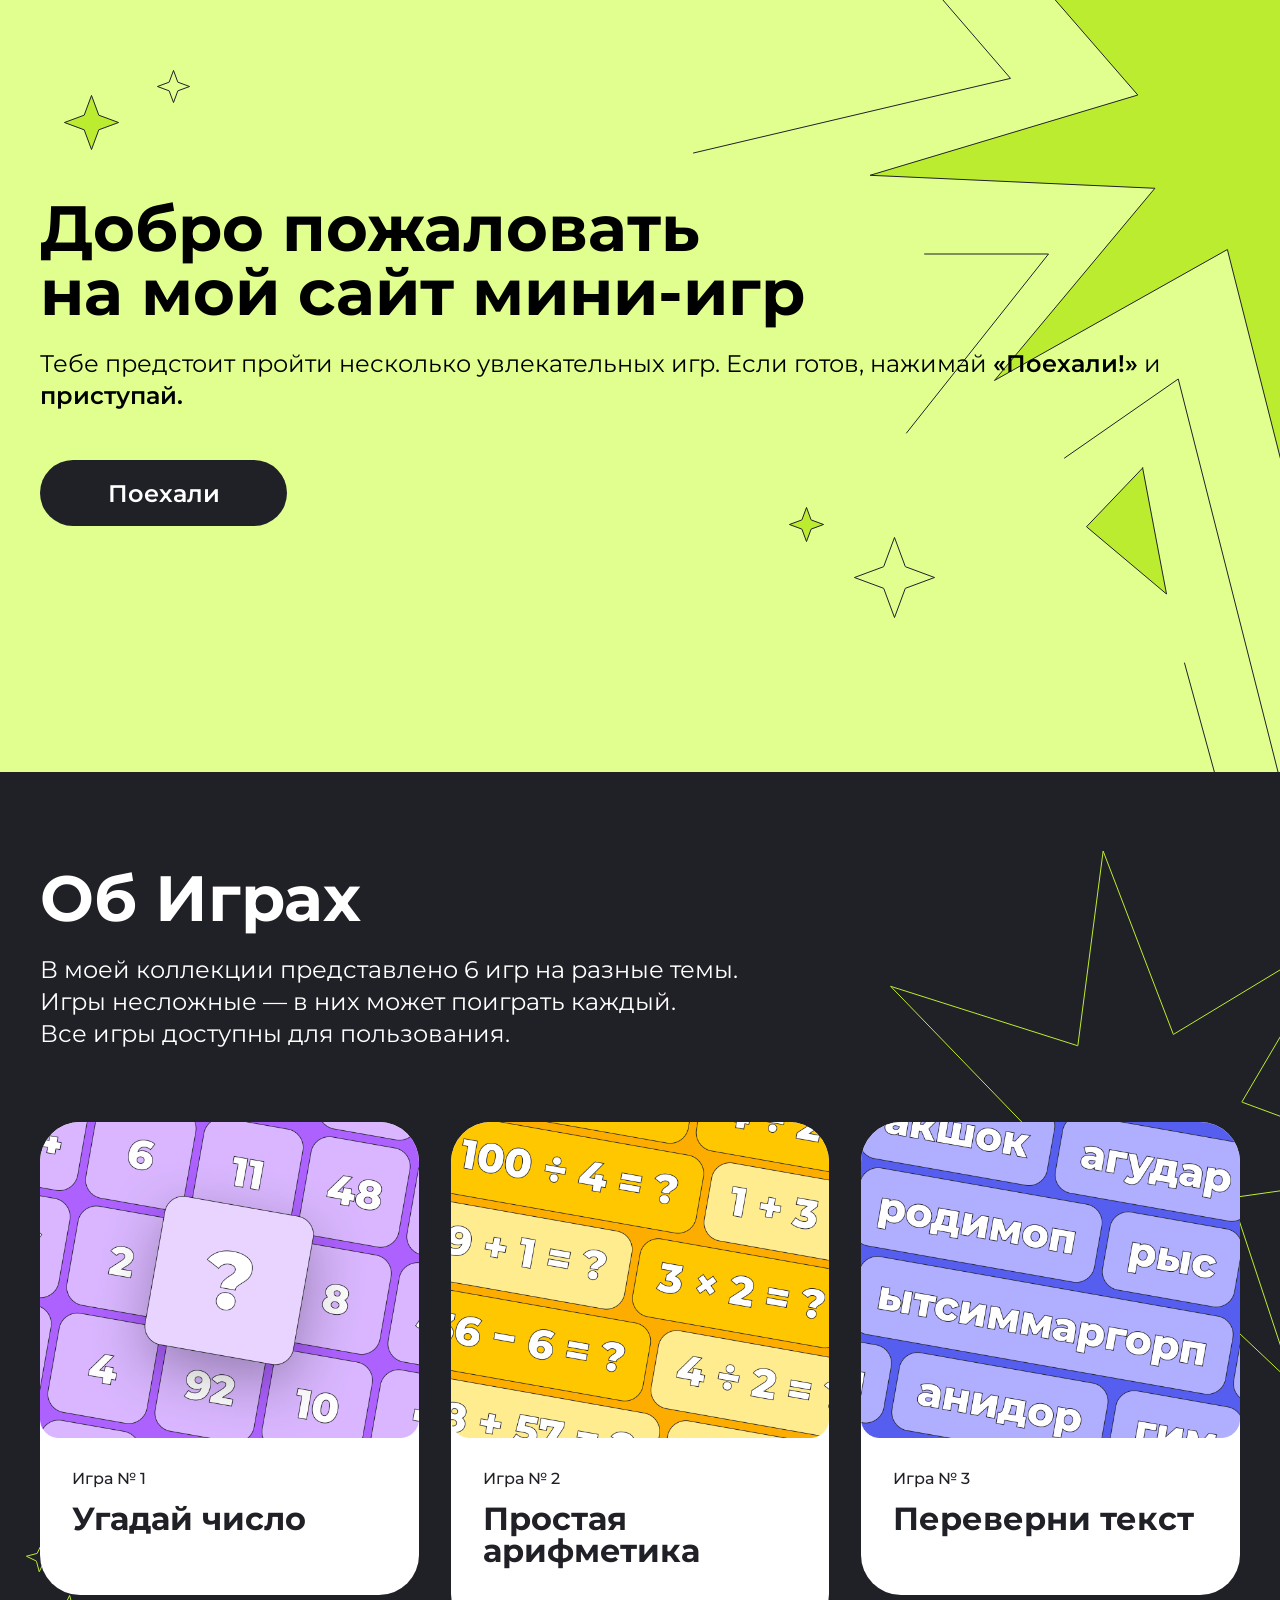
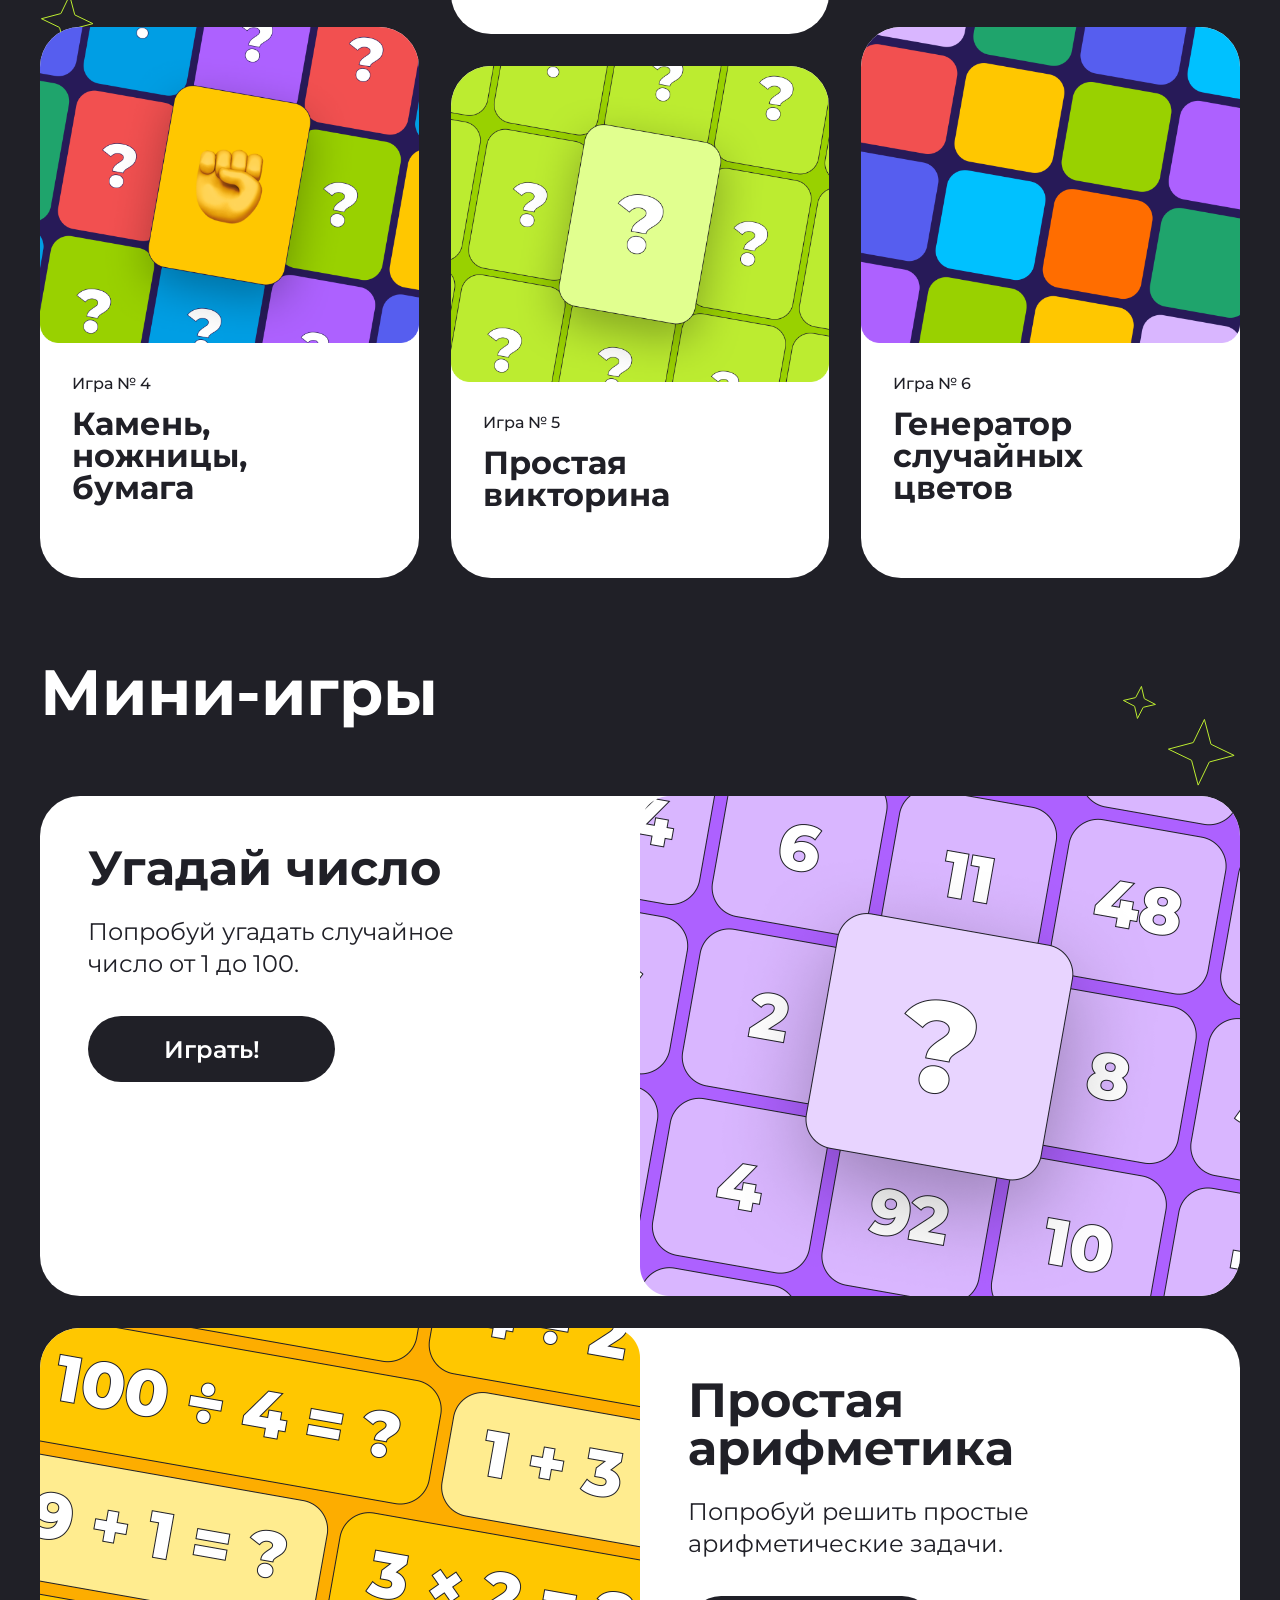
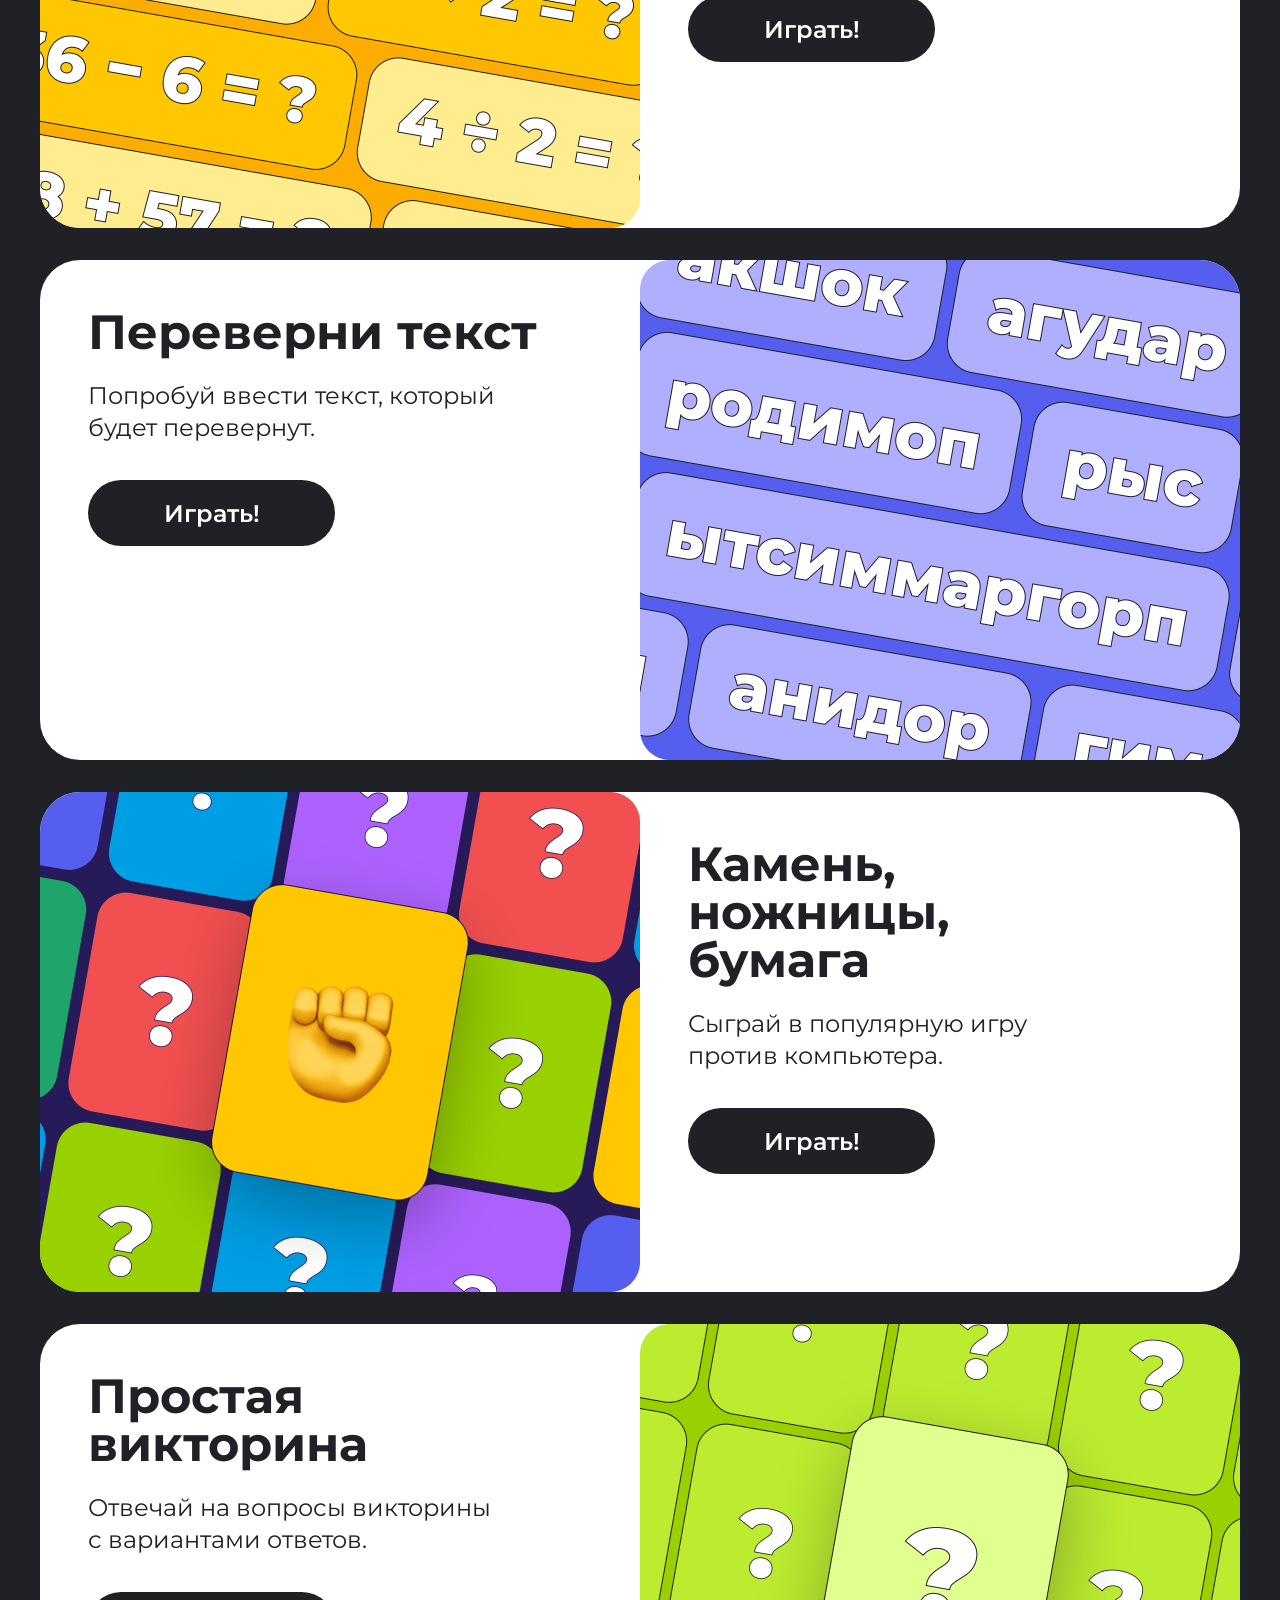
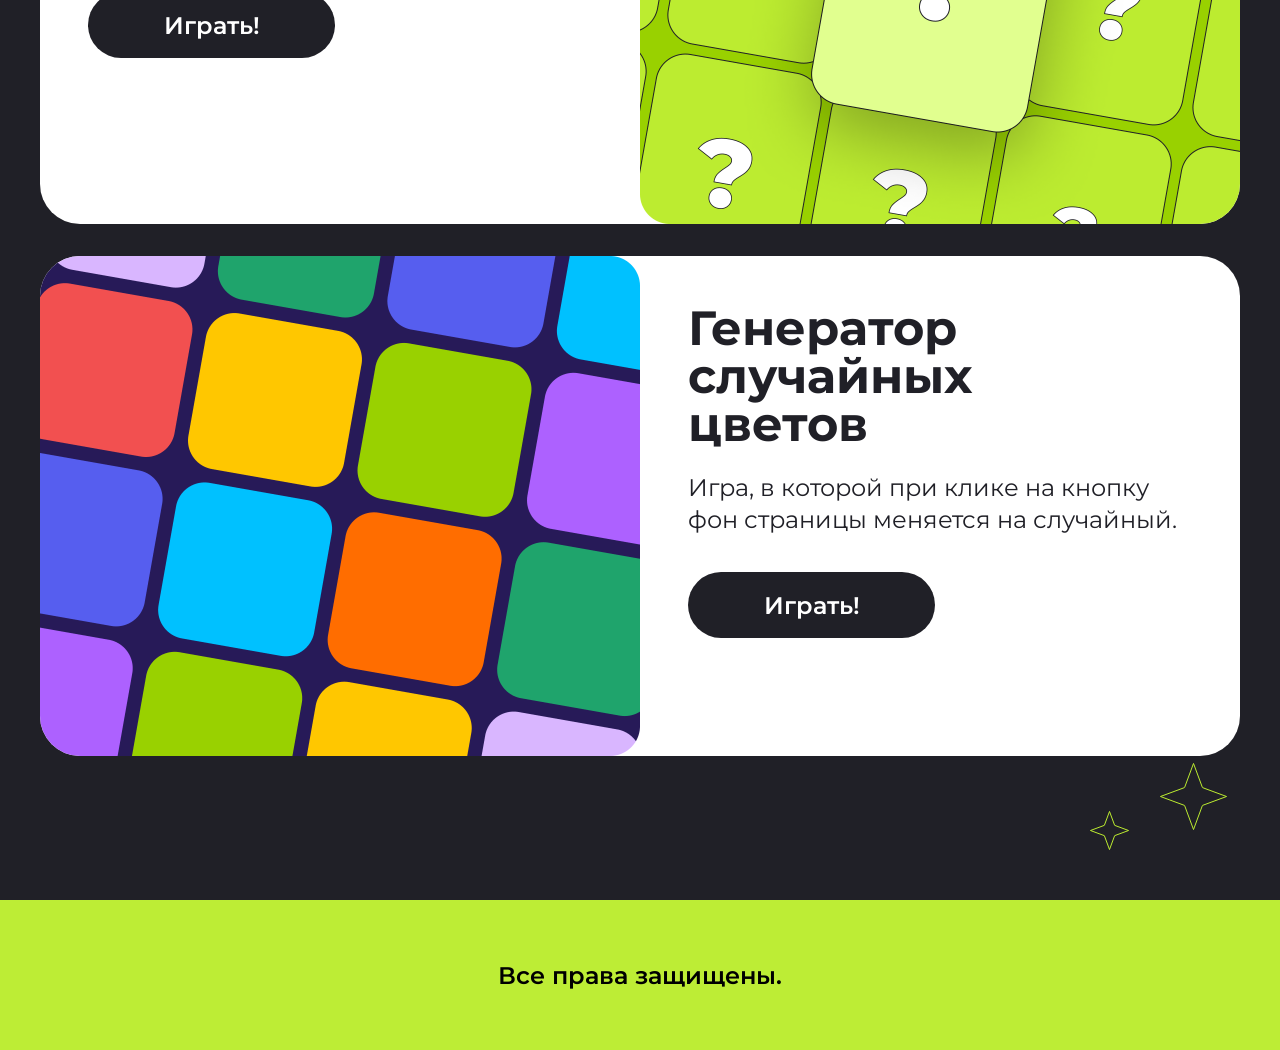
==== commit b3c33e42: "fixed-mini" ====
--- a/index.html
+++ b/index.html
@@ -80,7 +80,7 @@
                     <div class="mini-games__content">
                         <div class="mini-games__game-title">Угадай число</div>
                         <div class="mini-games__game-description">Попробуй угадать случайное<br>число от 1 до 100.</div>
-                        <button class="mini-games__btn--go" onclick="GuessNumberStart()">
+                        <button class="mini-games__btn--go" onclick="startGuessNumber()">
                             <span class="mini-games__btn-link">Играть!</span>
                         </button>
                     </div>
@@ -91,7 +91,7 @@
                     <div class="mini-games__content">
                         <div class="mini-games__game-title">Простая<br>арифметика</div>
                         <div class="mini-games__game-description">Попробуй решить простые<br>арифметические задачи.</div>
-                        <button class="mini-games__btn--go">
+                        <button class="mini-games__btn--go" onclick="startSimpleArithmetic()">
                             <span class="mini-games__btn-link">Играть!</span>
                         </button>
                     </div>
@@ -143,5 +143,6 @@
         <div class="footer__rights">Все права защищены.</div>
     </footer>
     <script src="./js/GuessNumber.js"></script>
+    <script src="./js/SimpleArithmetic.js"></script>
 </body>
 </html>
--- a/style.css
+++ b/style.css
@@ -245,14 +245,14 @@
 }
 .page-wrapper__star3 {
   position: absolute;
-  top: 1563px;
+  top: 1513px;
   right: 123px;
   z-index: 1;
   pointer-events: none;
 }
 .page-wrapper__star4 {
   position: absolute;
-  top: 1596px;
+  top: 1546px;
   right: 44px;
   z-index: 1;
   pointer-events: none;
@@ -413,7 +413,6 @@
 }
 
 .mini-games {
-  max-width: 1200px;
   margin-left: auto;
   margin-right: auto;
 }
@@ -493,6 +492,11 @@
     color: #202027;
   }
 }
+@media (max-width: 768px) {
+  .mini-games__btn--go {
+    min-height: 55px;
+  }
+}
 .mini-games__btn-link {
   text-decoration: none;
   color: #ffffff;
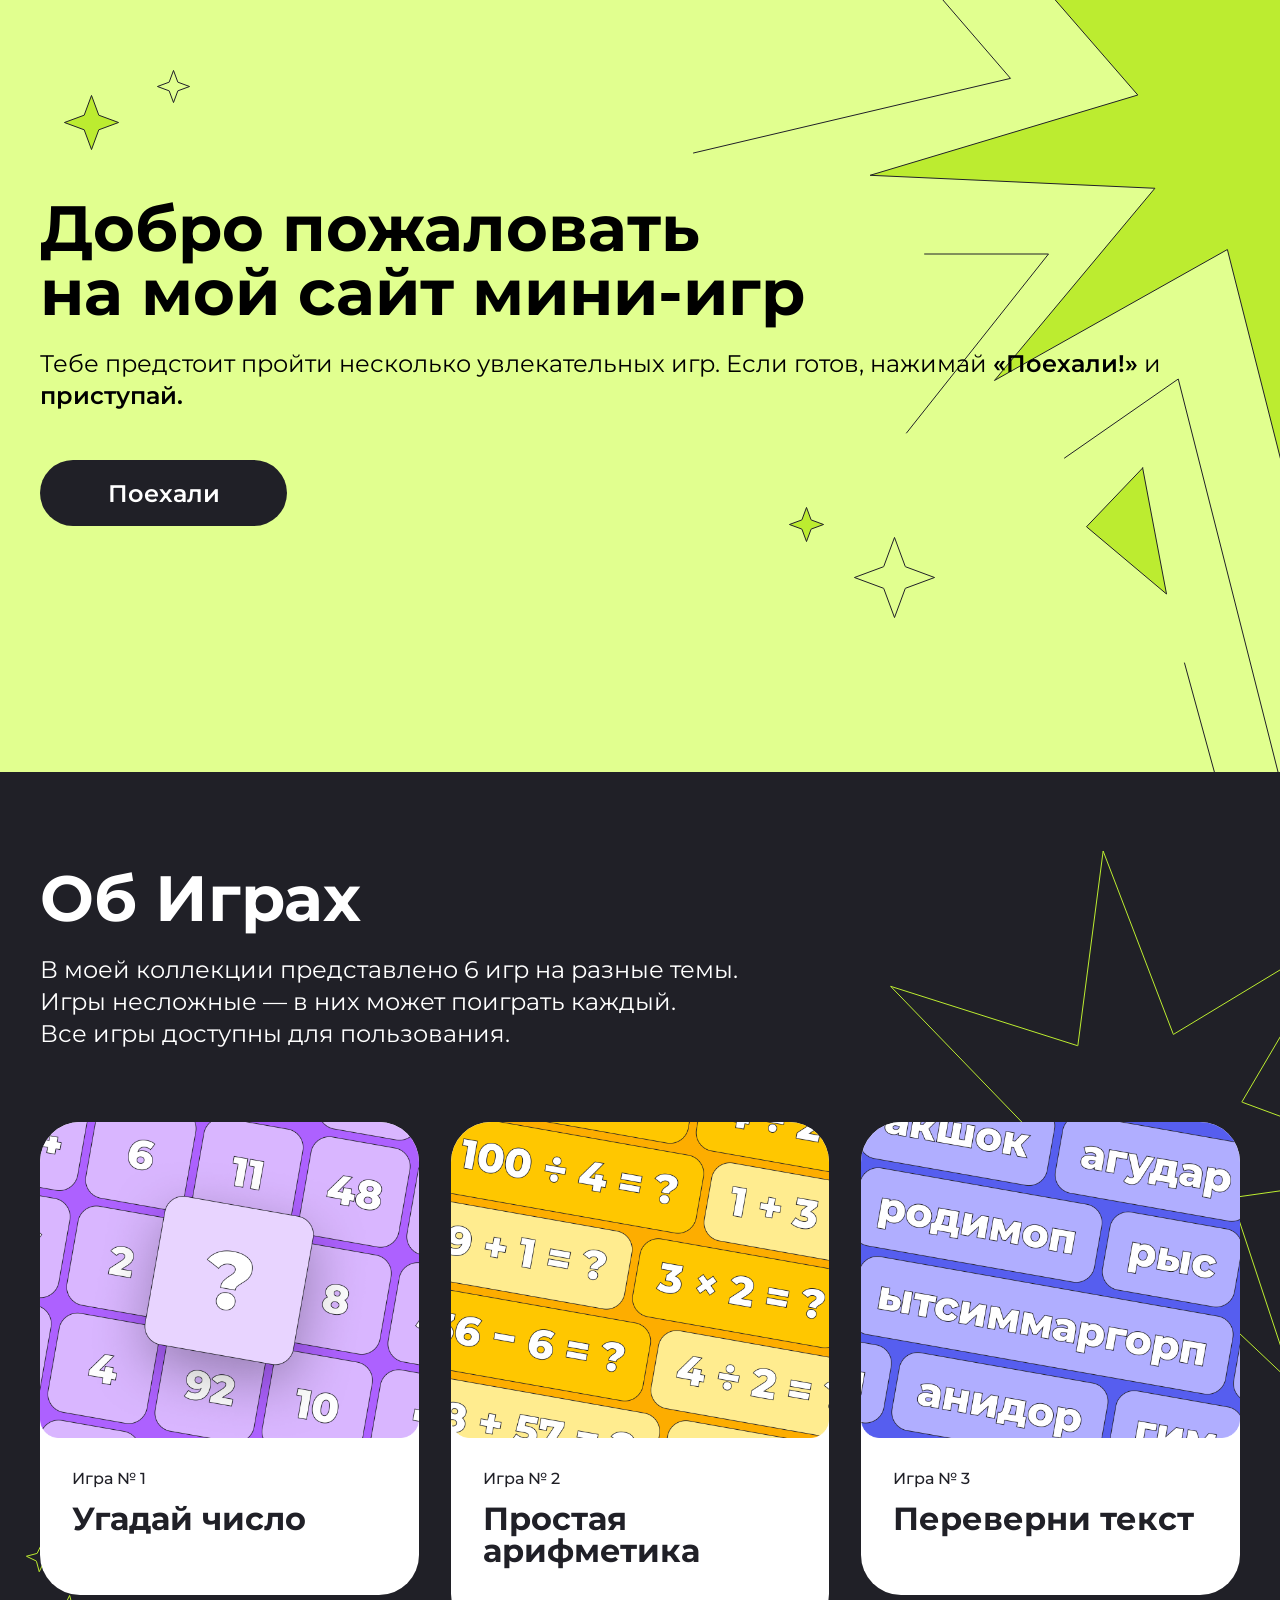
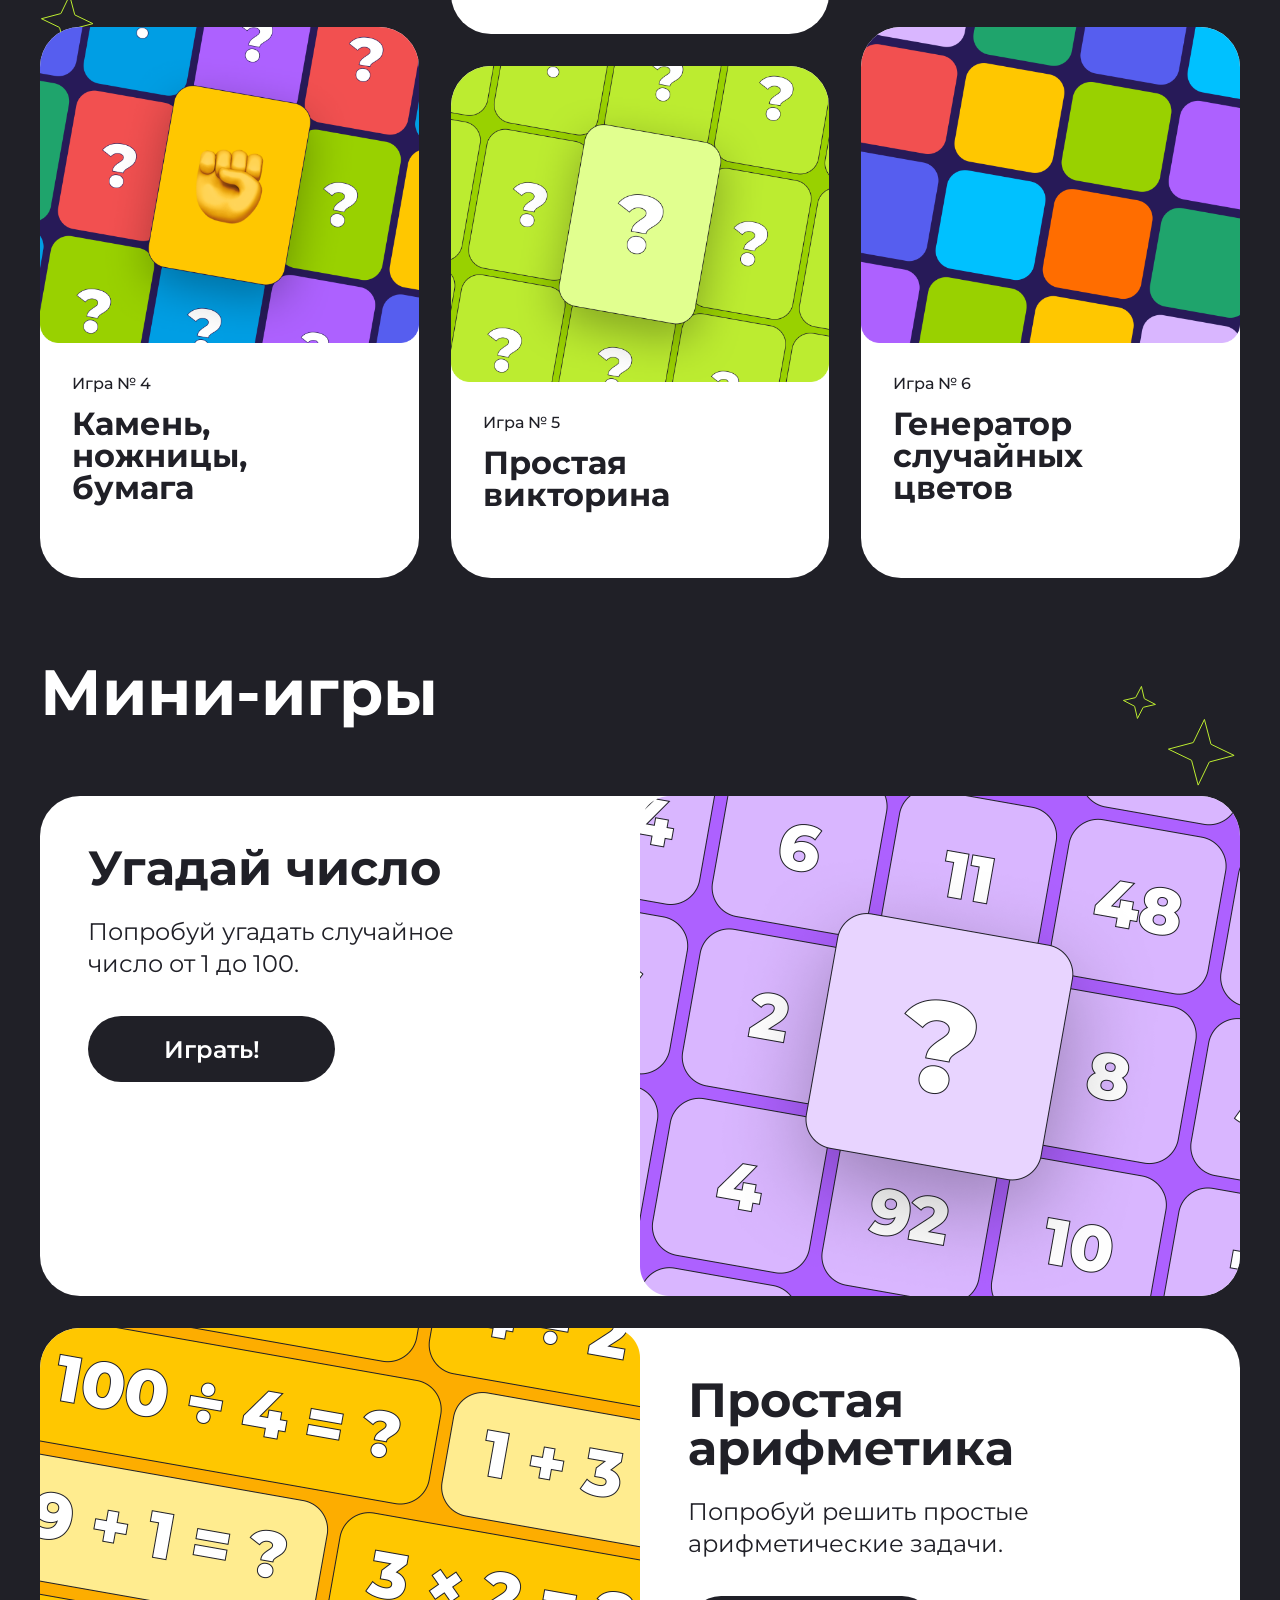
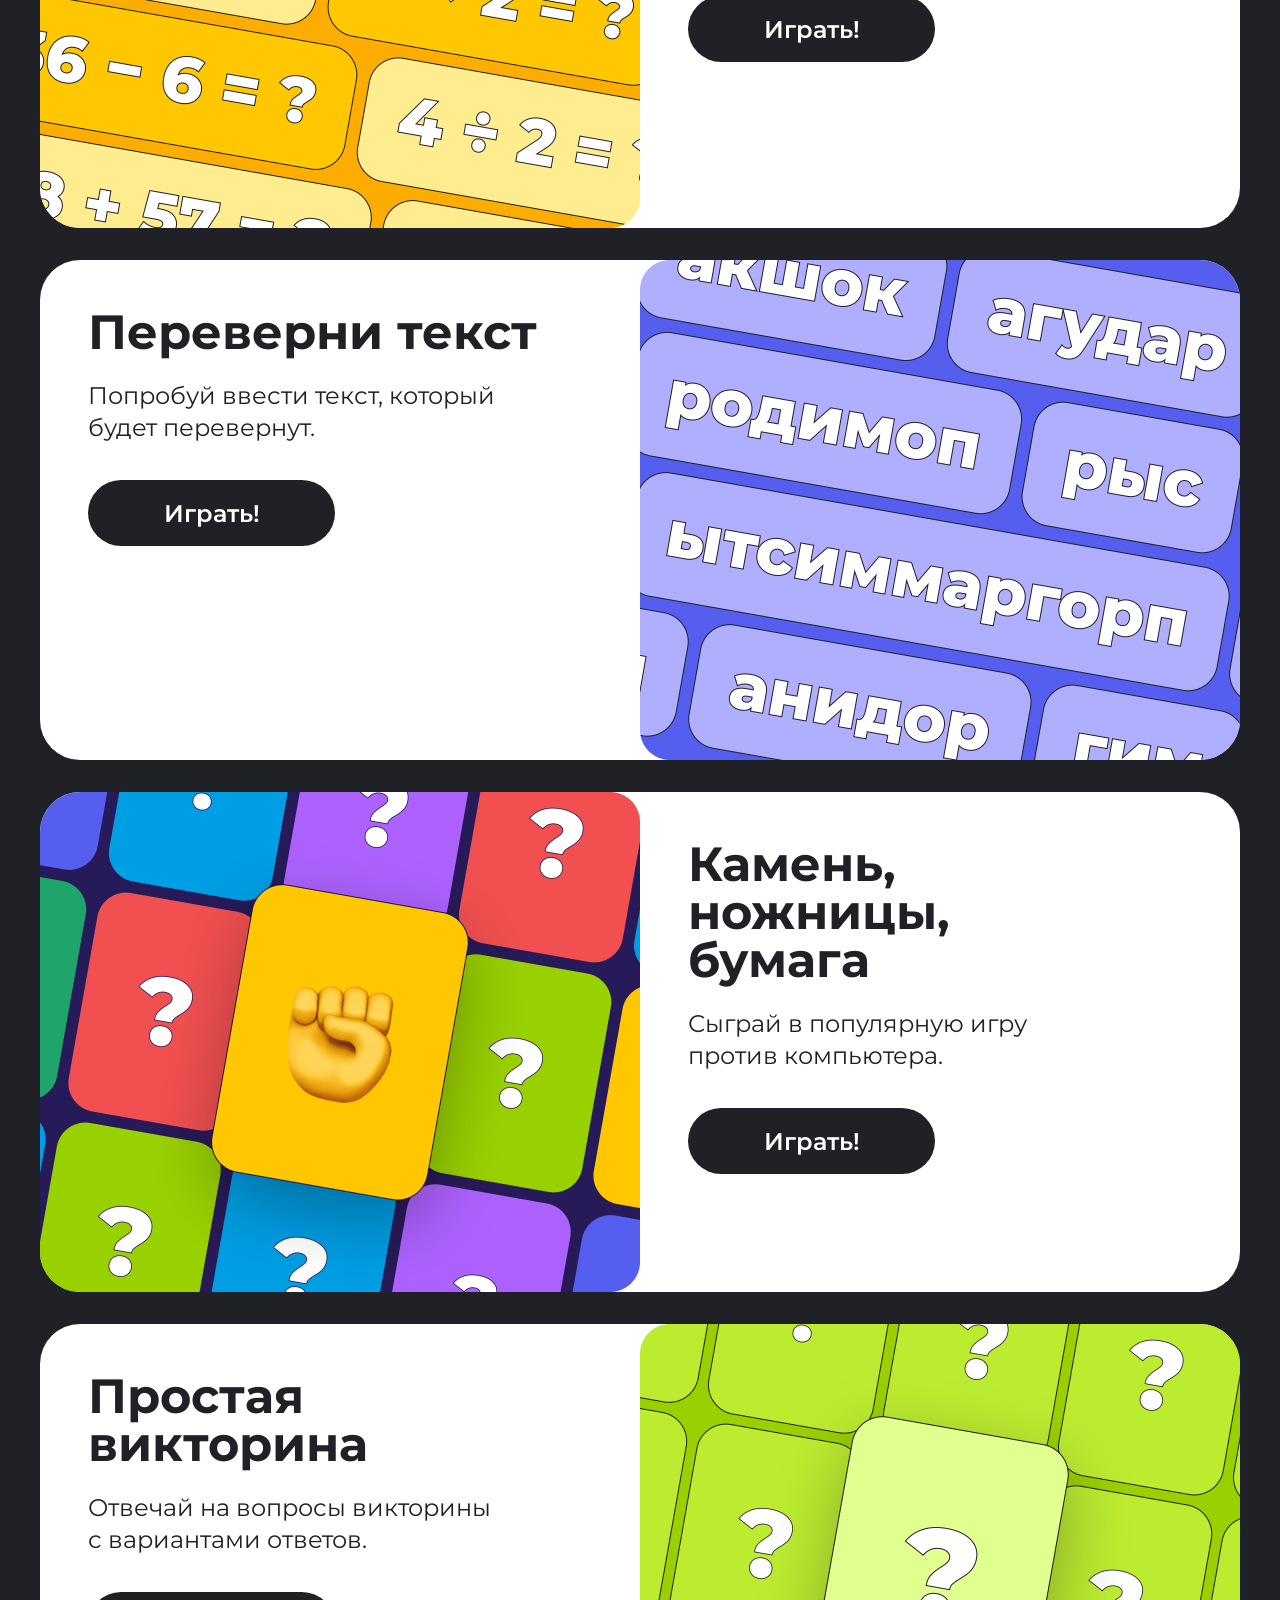
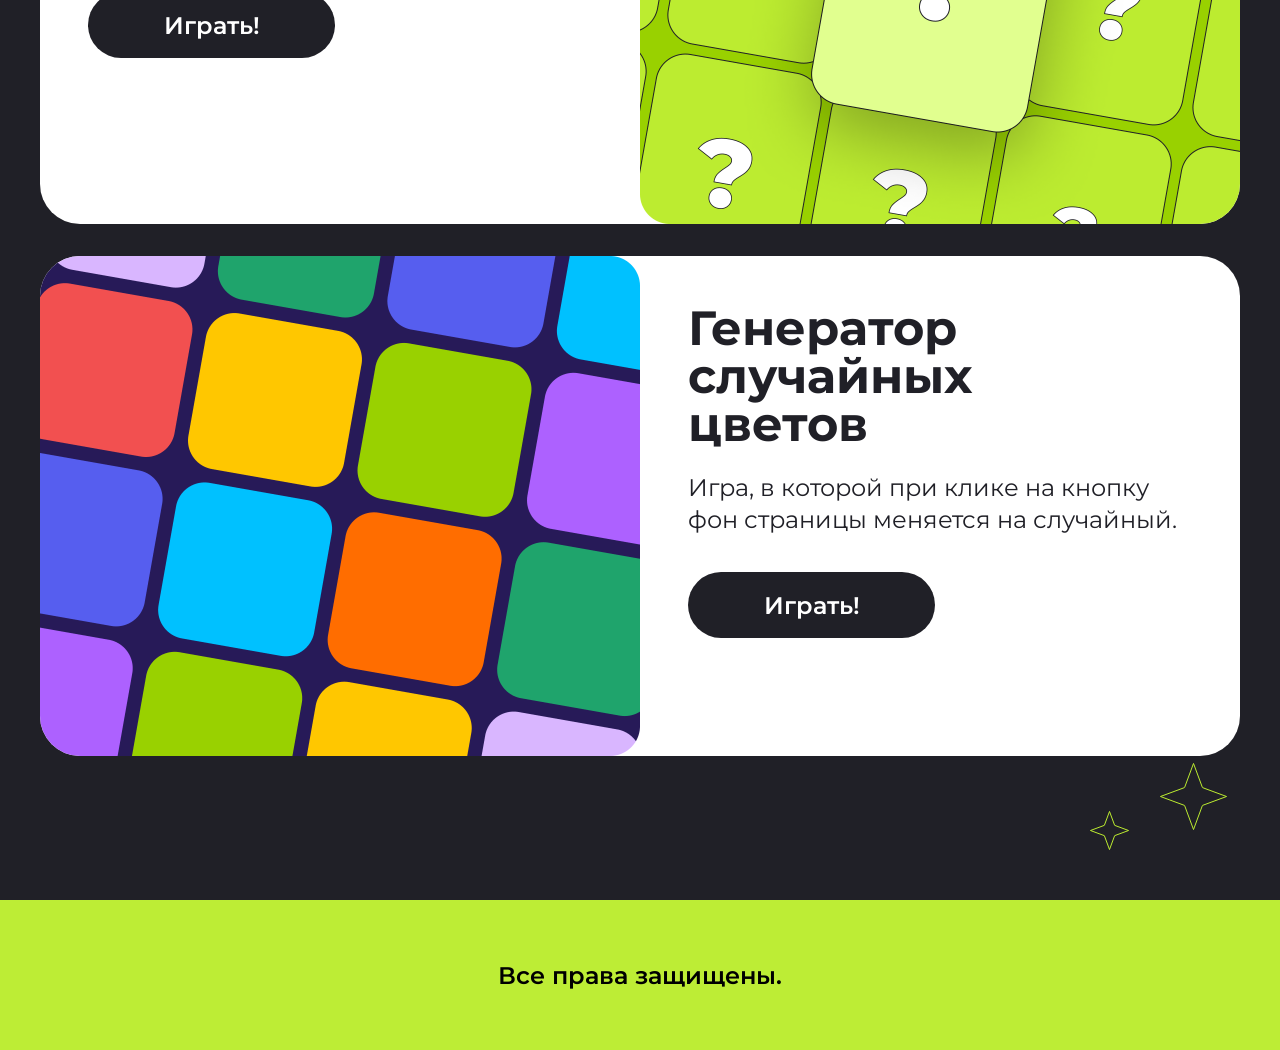
==== commit 93ca9e31: "fixedCourse" ====
--- a/index.html
+++ b/index.html
@@ -24,9 +24,9 @@
         <div class="header__title">Добро пожаловать<br>на мой сайт мини-игр</div>
         <div class="header__description">Тебе предстоит пройти несколько увлекательных игр. Если готов, нажимай <span>«Поехали!»</span> и <span>приступай.</span></div>
         <div class="header__btn">
-            <button class="header__btn--go" href="#about-games-place">
+            <a class="header__btn--go" href="#about-games-place">
                 <span class="header__btn-link">Поехали</span>
-            </button>
+            </a>
         </div>
     </div>
     <div class="page-wrapper"> 
@@ -100,7 +100,7 @@
                     <div class="mini-games__content">
                         <div class="mini-games__game-title">Переверни текст</div>
                         <div class="mini-games__game-description">Попробуй ввести текст, который<br>будет перевернут.</div>
-                        <button class="mini-games__btn--go">
+                        <button class="mini-games__btn--go" onclick="startTurnText()">
                             <span class="mini-games__btn-link">Играть!</span>
                         </button>
                     </div>
@@ -111,7 +111,7 @@
                     <div class="mini-games__content">
                         <div class="mini-games__game-title">Камень,<br>ножницы,<br>бумага</div>
                         <div class="mini-games__game-description">Сыграй в популярную игру<br>против компьютера.</div>
-                        <button class="mini-games__btn--go">
+                        <button class="mini-games__btn--go" onclick="startRockPaper()">
                             <span class="mini-games__btn-link">Играть!</span>
                         </button>
                     </div>
@@ -120,7 +120,7 @@
                     <div class="mini-games__content">
                         <div class="mini-games__game-title">Простая<br>викторина</div>
                         <div class="mini-games__game-description">Отвечай на вопросы викторины<br>с вариантами ответов.</div>
-                        <button class="mini-games__btn--go">
+                        <button class="mini-games__btn--go" onclick="startSimpleQuiz()">
                             <span class="mini-games__btn-link">Играть!</span>
                         </button>
                     </div>
@@ -131,7 +131,7 @@
                     <div class="mini-games__content">
                         <div class="mini-games__game-title">Генератор<br>случайных<br>цветов</div>
                         <div class="mini-games__game-description">Игра, в которой при клике на кнопку<br>фон страницы меняется на случайный.</div>                
-                        <button class="mini-games__btn--go">
+                        <button class="mini-games__btn--go" onclick="startColorGenerator(this)">
                             <span class="mini-games__btn-link">Играть!</span>
                         </button>
                     </div>
@@ -144,5 +144,9 @@
     </footer>
     <script src="./js/GuessNumber.js"></script>
     <script src="./js/SimpleArithmetic.js"></script>
+    <script src="./js/TurnText.js"></script>
+    <script src="./js/SimpleQuiz.js"></script>
+    <script src="./js/RockPaper.js"></script>
+    <script src="./js/ColorGenerator.js"></script>
 </body>
 </html>
--- a/style.css
+++ b/style.css
@@ -77,6 +77,7 @@
   padding-bottom: 246px;
 }
 .header__btn--go {
+  display: inline-block;
   min-width: 247px;
   min-height: 66px;
   max-height: 66px;
@@ -85,9 +86,7 @@
   padding: 0;
   background-color: #202027;
   cursor: pointer;
-  appearance: none;
-  -webkit-appearance: none;
-  -moz-appearance: none;
+  text-decoration: none;
 }
 .header__btn--go:hover {
   background-color: #fff;
@@ -221,6 +220,7 @@
   position: relative;
   padding-bottom: 144px;
   z-index: 0;
+  overflow: hidden;
 }
 .page-wrapper__bigstar {
   position: absolute;
@@ -284,7 +284,6 @@
   max-width: 1200px;
   margin-left: auto;
   margin-right: auto;
-  background-color: #202027;
   padding: 94px 0 50px;
   position: relative;
 }
@@ -525,6 +524,9 @@
 @media (max-width: 768px) {
   .mini-games__title {
     padding: 48px 0 48px;
+    font-weight: 700;
+    font-size: 40px;
+    vertical-align: middle;
   }
   .mini-games__game-card, .mini-games__game-left, .mini-games__game-right {
     grid-template-columns: 1fr;
